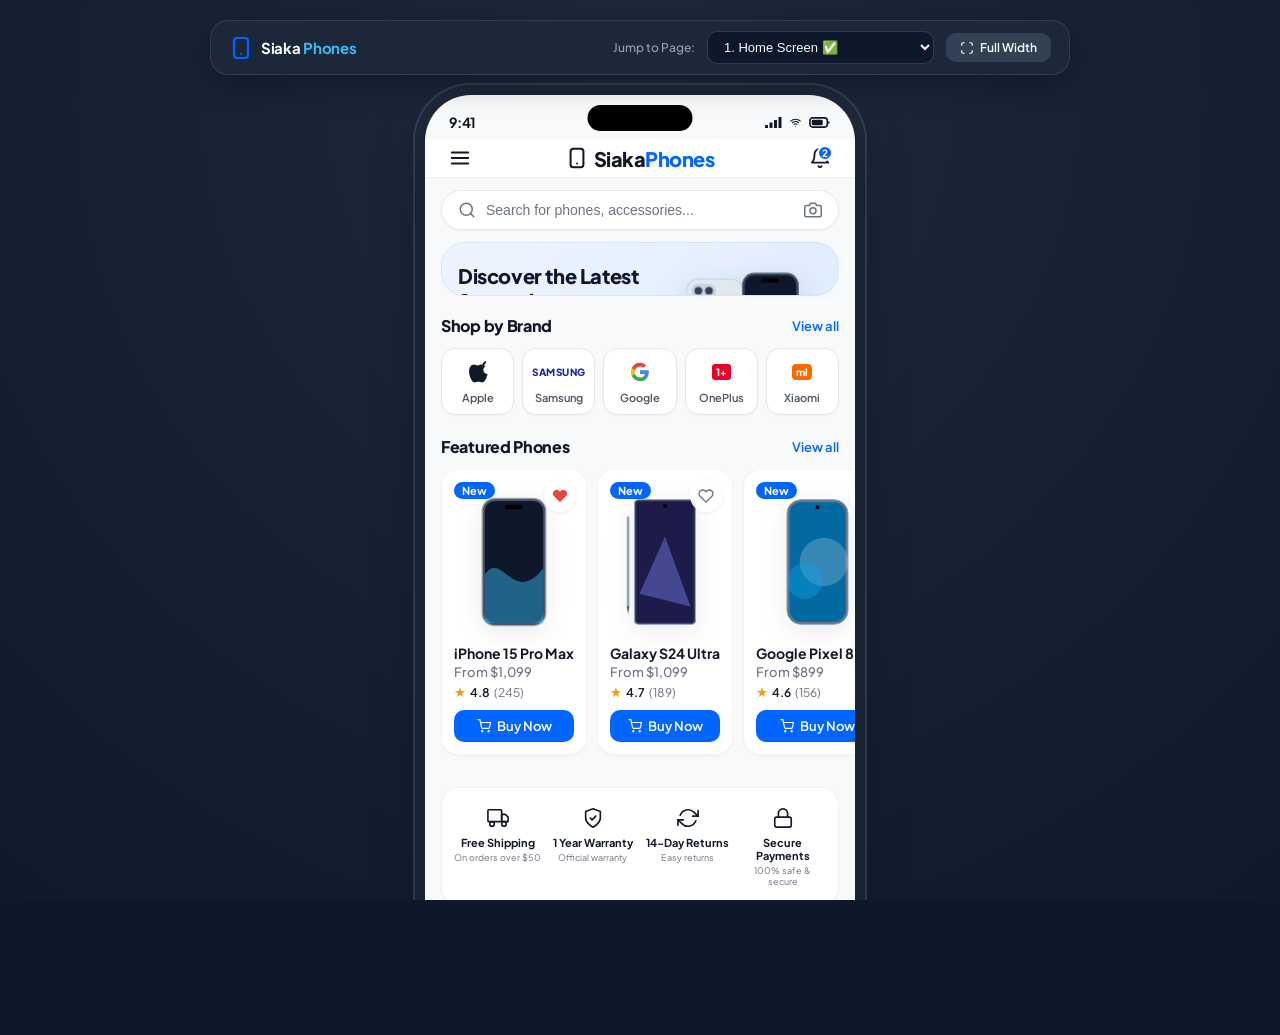
==== index.html @ 0c24976c "Initial commit: Siaka Phones 14-page mobile e-commerce application" ====
<!DOCTYPE html>
<html lang="en">
<head>
  <meta charset="UTF-8">
  <meta name="viewport" content="width=device-width, initial-scale=1.0, maximum-scale=1.0, user-scalable=no">
  <title>Siaka Phones - Premium Mobile Store</title>
  <meta name="description" content="Shop the latest flagship smartphones, iPhones, Galaxy, Pixel, and premium accessories at unbeatable prices with official warranty at Siaka Phones.">
  
  <!-- Google Fonts: Plus Jakarta Sans & Inter -->
  <link rel="preconnect" href="https://fonts.googleapis.com">
  <link rel="preconnect" href="https://fonts.gstatic.com" crossorigin>
  <link href="https://fonts.googleapis.com/css2?family=Plus+Jakarta+Sans:wght@400;500;600;700;800&family=Inter:wght@400;500;600;700&display=swap" rel="stylesheet">
  
  <!-- CSS Stylesheets -->
  <link rel="stylesheet" href="css/style.css">
  <link rel="stylesheet" href="css/components.css">
  <link rel="stylesheet" href="css/pages.css">
</head>
<body>

  <!-- Presentation Wrapper for Interactive Preview & Device Mockup -->
  <div class="device-preview-wrapper" id="preview-wrapper">
    
    <!-- Top Showcase Controller Bar -->
    <div class="preview-control-bar">
      <div class="brand-badge">
        <span class="logo-phone-icon">
          <svg viewBox="0 0 24 24" fill="none" stroke="currentColor" stroke-width="2.2" stroke-linecap="round" stroke-linejoin="round"><rect x="5" y="2" width="14" height="20" rx="3" ry="3"/><line x1="12" y1="18" x2="12.01" y2="18"/></svg>
        </span>
        <div class="brand-name">Siaka <span>Phones</span></div>
      </div>
      
      <div class="preview-controls">
        <label for="page-jump-select" style="font-size:12px; color:#94A3B8; font-weight:500;">Jump to Page:</label>
        <select id="page-jump-select" class="page-jump-select">
          <option value="home">1. Home Screen ✅</option>
          <option value="product-details">2. Product Details ✅</option>
          <option value="cart">3. My Cart ✅</option>
          <option value="shipping">4. Checkout - Shipping ✅</option>
          <option value="payment">5. Checkout - Payment ✅</option>
          <option value="review-order">6. Checkout - Review Order ✅</option>
          <option value="order-confirmation">7. Order Confirmation ✅</option>
          <option value="order-tracking">8. Order Tracking</option>
          <option value="search">9. Search Page</option>
          <option value="categories">10. Categories</option>
          <option value="wishlist">11. Wishlist</option>
          <option value="profile">12. Profile</option>
          <option value="login">13. Login / Register</option>
          <option value="onboarding">14. Onboarding</option>
        </select>

        <button id="view-toggle-btn" class="view-toggle-btn" title="Toggle Full Width View">
          <svg width="14" height="14" viewBox="0 0 24 24" fill="none" stroke="currentColor" stroke-width="2"><path d="M8 3H5a2 2 0 0 0-2 2v3m18 0V5a2 2 0 0 0-2-2h-3m0 18h3a2 2 0 0 0 2-2v-3M3 16v3a2 2 0 0 0 2 2h3"/></svg>
          Full Width
        </button>
      </div>
    </div>

    <!-- Smartphone Mobile Mockup Frame -->
    <div class="smartphone-frame">
      
      <!-- iOS Status Bar & Dynamic Island -->
      <div class="ios-status-bar">
        <div class="status-time">9:41</div>
        <div class="dynamic-island"></div>
        <div class="status-icons">
          <!-- Cellular -->
          <svg width="17" height="11" viewBox="0 0 17 11" fill="currentColor">
            <rect x="0" y="8" width="3" height="3" rx="0.5"/>
            <rect x="4.5" y="5.5" width="3" height="5.5" rx="0.5"/>
            <rect x="9" y="3" width="3" height="8" rx="0.5"/>
            <rect x="13.5" y="0" width="3" height="11" rx="0.5"/>
          </svg>
          <!-- Wifi -->
          <svg width="15" height="11" viewBox="0 0 24 24" fill="none" stroke="currentColor" stroke-width="2.2" stroke-linecap="round" stroke-linejoin="round">
            <path d="M5 12.55a11 11 0 0 1 14.08 0"/>
            <path d="M1.42 9a16 16 0 0 1 21.16 0"/>
            <path d="M8.53 16.11a6 6 0 0 1 6.95 0"/>
            <line x1="12" y1="20" x2="12.01" y2="20"/>
          </svg>
          <!-- Battery -->
          <svg width="22" height="11" viewBox="0 0 24 12" fill="currentColor">
            <rect x="1" y="1" width="19" height="10" rx="3" fill="none" stroke="currentColor" stroke-width="1.8"/>
            <rect x="3" y="3" width="12" height="6" rx="1.5"/>
            <path d="M21 4.5v3a1.5 1.5 0 0 0 1.5-1.5v0a1.5 1.5 0 0 0-1.5-1.5z"/>
          </svg>
        </div>
      </div>

      <!-- App Viewport Container (Scrollable) -->
      <div class="app-viewport" id="app-viewport">
        
        <!-- =================================================================
             1. HOME SCREEN (Matches Image 1)
             ================================================================= -->
        <section id="page-home" class="screen-page active">
          <!-- App Header -->
          <header class="app-header">
            <button class="icon-btn" data-navigate="categories" aria-label="Menu">
              <svg viewBox="0 0 24 24" width="22" height="22" fill="none" stroke="currentColor" stroke-width="2" stroke-linecap="round" stroke-linejoin="round"><line x1="3" y1="12" x2="21" y2="12"/><line x1="3" y1="6" x2="21" y2="6"/><line x1="3" y1="18" x2="21" y2="18"/></svg>
            </button>
            <div class="header-brand-logo">
              <div class="brand-icon-box">
                <svg viewBox="0 0 24 24" width="22" height="22" fill="none" stroke="currentColor" stroke-width="2.2" stroke-linecap="round" stroke-linejoin="round"><rect x="5" y="2" width="14" height="20" rx="3" ry="3"/><line x1="12" y1="18" x2="12.01" y2="18"/></svg>
              </div>
              <div>Siaka<span class="logo-accent">Phones</span></div>
            </div>
            <button class="icon-btn" data-navigate="order-tracking" aria-label="Notifications">
              <svg viewBox="0 0 24 24" width="22" height="22" fill="none" stroke="currentColor" stroke-width="2" stroke-linecap="round" stroke-linejoin="round"><path d="M18 8A6 6 0 0 0 6 8c0 7-3 9-3 9h18s-3-2-3-9"/><path d="M13.73 21a2 2 0 0 1-3.46 0"/></svg>
              <span class="badge-dot">2</span>
            </button>
          </header>

          <!-- Search Bar -->
          <div class="home-search-bar" data-navigate="search">
            <svg viewBox="0 0 24 24" width="18" height="18" fill="none" stroke="currentColor" stroke-width="2" stroke-linecap="round" stroke-linejoin="round"><circle cx="11" cy="11" r="8"/><line x1="21" y1="21" x2="16.65" y2="16.65"/></svg>
            <input type="text" placeholder="Search for phones, accessories..." readonly>
            <svg viewBox="0 0 24 24" width="18" height="18" fill="none" stroke="currentColor" stroke-width="2" stroke-linecap="round" stroke-linejoin="round"><path d="M23 19a2 2 0 0 1-2 2H3a2 2 0 0 1-2-2V8a2 2 0 0 1 2-2h4l2-3h6l2 3h4a2 2 0 0 1 2 2z"/><circle cx="12" cy="13" r="4"/></svg>
          </div>

          <!-- Hero Banner / Carousel (Matches Image 1) -->
          <div class="hero-promo-card">
            <div class="hero-promo-content">
              <div class="hero-text-col">
                <h2>Discover the Latest Smartphones</h2>
                <p>Shop flagship devices at unbeatable prices.</p>
                <div class="hero-buttons-row">
                  <button class="hero-btn-primary" data-navigate="product-details">Shop Now</button>
                  <button class="hero-btn-secondary" data-navigate="categories">Explore Deals</button>
                </div>
              </div>
              <div class="hero-image-col">
                <!-- Dual Phone Graphic matching Image 1 -->
                <svg viewBox="0 0 260 220" width="100%" height="100%" fill="none">
                  <g transform="translate(10, 10)">
                    <rect x="20" y="10" width="95" height="190" rx="20" fill="#E2E8F0" stroke="#CBD5E1" stroke-width="2"/>
                    <rect x="28" y="18" width="42" height="42" rx="12" fill="#CBD5E1"/>
                    <circle cx="40" cy="30" r="7" fill="#334155" stroke="#94A3B8" stroke-width="2"/>
                    <circle cx="58" cy="30" r="7" fill="#334155" stroke="#94A3B8" stroke-width="2"/>
                    <circle cx="49" cy="48" r="7" fill="#334155" stroke="#94A3B8" stroke-width="2"/>
                    <path d="M68 95 c-1 2 -2 4 -3 6 c-2 3 -4 5 -6 5 c-2 0 -4 -1 -6 -1 c-2 0 -4 1 -6 1 c-2 0 -4 -2 -6 -5 c-3 -4 -4 -9 -4 -15 c0 -7 2 -12 6 -16 c3 -4 7 -6 12 -6 c3 0 5 1 7 2 c2 1 3 1 4 1 c1 0 3 -1 5 -1 c3 0 7 1 9 4 c-5 3 -7 7 -7 12 c0 4 1 7 4 9 z" fill="#94A3B8"/>
                  </g>
                  <g transform="translate(105, 0)">
                    <rect x="20" y="10" width="95" height="195" rx="20" fill="#334155" stroke="#64748B" stroke-width="2"/>
                    <rect x="24" y="14" width="87" height="187" rx="16" fill="#0F172A"/>
                    <rect x="52" y="19" width="30" height="7" rx="3.5" fill="#000000"/>
                    <path d="M24 120 C50 60, 70 170, 111 90 L111 201 L24 201 Z" fill="url(#heroGrad1)"/>
                  </g>
                  <defs>
                    <linearGradient id="heroGrad1" x1="0" y1="0" x2="1" y2="1">
                      <stop offset="0%" stop-color="#0284C7"/>
                      <stop offset="100%" stop-color="#38BDF8"/>
                    </linearGradient>
                  </defs>
                </svg>
              </div>
            </div>
            <!-- Carousel Pagination Dots -->
            <div class="hero-carousel-dots">
              <span class="dot active"></span>
              <span class="dot"></span>
              <span class="dot"></span>
            </div>
          </div>

          <!-- Shop by Brand (Matches Image 1) -->
          <div class="section-header-row">
            <h3>Shop by Brand</h3>
            <button data-navigate="categories">View all</button>
          </div>
          <div class="brand-strip-grid">
            <div class="brand-chip-card" data-navigate="search">
              <div class="brand-chip-icon">
                <svg viewBox="0 0 170 170" width="22" height="22" fill="currentColor"><path d="M150.37 130.25c-2.45 5.66-5.35 10.87-8.71 15.66-4.58 6.53-8.33 11.05-11.22 13.56-4.48 4.12-9.28 6.23-14.42 6.35-3.69 0-8.14-1.05-13.32-3.18-5.19-2.12-9.97-3.17-14.34-3.17-4.58 0-9.49 1.05-14.75 3.17-5.26 2.13-9.5 3.24-12.74 3.35-4.35.13-9.16-1.9-14.42-6.08-3.7-3.04-7.6-7.7-11.7-13.97-6.09-9.35-10.74-20.15-13.96-32.41-3.23-12.26-4.84-23.77-4.84-34.53 0-14.9 3.63-27.18 10.89-36.85 7.26-9.66 16.48-14.65 27.67-14.97 4.79 0 10.22 1.34 16.29 4.01 6.07 2.68 9.99 4.07 11.75 4.19 1.55-.12 5.58-1.57 12.1-4.35 6.52-2.78 12.15-4.01 16.89-3.69 12.63.87 22.75 5.76 30.36 14.66-10.89 6.64-16.22 15.67-15.98 27.09.24 8.92 3.64 16.38 10.2 22.38 6.56 6 14.38 9.4 23.47 10.21-2.07 6.32-4.57 12.63-7.51 18.94zM119.22 31.85c0-7.29 2.59-14.28 7.77-20.97C132.17 4.19 138.83.6 146.97 0c.22 1.09.33 2.07.33 2.94 0 7.39-2.77 14.6-8.31 21.64-5.54 7.03-12.44 10.96-20.7 10.79.11-1.19.93-3.52-.93-3.52z"/></svg>
              </div>
              <span class="brand-chip-label">Apple</span>
            </div>
            <div class="brand-chip-card" data-navigate="search">
              <div class="brand-chip-icon">
                <div style="font-weight:900; font-size:10px; letter-spacing:0.5px; color:#1428A0;">SAMSUNG</div>
              </div>
              <span class="brand-chip-label">Samsung</span>
            </div>
            <div class="brand-chip-card" data-navigate="search">
              <div class="brand-chip-icon">
                <svg viewBox="0 0 24 24" width="20" height="20"><path fill="#4285F4" d="M22.56 12.25c0-.78-.07-1.53-.2-2.25H12v4.26h5.92c-.26 1.37-1.04 2.53-2.21 3.31v2.77h3.57c2.08-1.92 3.28-4.74 3.28-8.09z"/><path fill="#34A853" d="M12 23c2.97 0 5.46-.98 7.28-2.66l-3.57-2.77c-.98.66-2.23 1.06-3.71 1.06-2.86 0-5.29-1.93-6.16-4.53H2.18v2.84C3.99 20.53 7.7 23 12 23z"/><path fill="#FBBC05" d="M5.84 14.09c-.22-.66-.35-1.36-.35-2.09s.13-1.43.35-2.09V7.06H2.18C1.43 8.55 1 10.22 1 12s.43 3.45 1.18 4.94l2.85-2.22.81-.63z"/><path fill="#EA4335" d="M12 5.38c1.62 0 3.06.56 4.21 1.64l3.15-3.15C17.45 2.09 14.97 1 12 1 7.7 1 3.99 3.47 2.18 7.06l3.66 2.84c.87-2.6 3.3-4.52 6.16-4.52z"/></svg>
              </div>
              <span class="brand-chip-label">Google</span>
            </div>
            <div class="brand-chip-card" data-navigate="search">
              <div class="brand-chip-icon">
                <div style="background:#EB0029; color:#FFF; font-weight:800; font-size:10px; padding:2px 4px; border-radius:3px;">1+</div>
              </div>
              <span class="brand-chip-label">OnePlus</span>
            </div>
            <div class="brand-chip-card" data-navigate="search">
              <div class="brand-chip-icon">
                <div style="background:#FF6900; color:#FFF; font-weight:800; font-size:10px; padding:2px 4px; border-radius:4px;">mi</div>
              </div>
              <span class="brand-chip-label">Xiaomi</span>
            </div>
          </div>

          <!-- Featured Phones (Matches Image 1) -->
          <div class="section-header-row">
            <h3>Featured Phones</h3>
            <button data-navigate="categories">View all</button>
          </div>
          <div class="featured-phones-grid">
            
            <!-- Card 1: iPhone 15 Pro Max -->
            <div class="product-card" data-navigate="product-details">
              <span class="product-card-badge">New</span>
              <button class="product-card-wishlist active" aria-label="Wishlist">
                <svg viewBox="0 0 24 24" width="16" height="16" fill="currentColor"><path d="M20.84 4.61a5.5 5.5 0 0 0-7.78 0L12 5.67l-1.06-1.06a5.5 5.5 0 0 0-7.78 7.78l1.06 1.06L12 21.23l7.78-7.78 1.06-1.06a5.5 5.5 0 0 0 0-7.78z"/></svg>
              </button>
              <div class="product-image-box">
                <!-- iPhone SVG -->
                <svg viewBox="0 0 160 220" width="100%" height="100%" fill="none">
                  <rect x="30" y="10" width="100" height="200" rx="20" fill="#4B5563" stroke="#9CA3AF" stroke-width="2"/>
                  <rect x="34" y="14" width="92" height="192" rx="16" fill="#0F172A"/>
                  <rect x="66" y="20" width="28" height="7" rx="3.5" fill="#000000"/>
                  <path d="M34 130 C60 90, 80 180, 126 120 L126 206 L34 206 Z" fill="rgba(56, 189, 248, 0.45)"/>
                </svg>
              </div>
              <div class="product-info-title">iPhone 15 Pro Max</div>
              <div class="product-info-price">From $1,099</div>
              <div class="product-info-rating">
                <span class="star-icon">★</span> 4.8 <span class="reviews-count">(245)</span>
              </div>
              <button class="product-buy-btn" data-navigate="product-details">
                <svg viewBox="0 0 24 24" width="14" height="14" fill="none" stroke="currentColor" stroke-width="2"><circle cx="9" cy="21" r="1"/><circle cx="20" cy="21" r="1"/><path d="M1 1h4l2.68 13.39a2 2 0 0 0 2 1.61h9.72a2 2 0 0 0 2-1.61L23 6H6"/></svg>
                Buy Now
              </button>
            </div>

            <!-- Card 2: Galaxy S24 Ultra -->
            <div class="product-card" data-navigate="product-details">
              <span class="product-card-badge">New</span>
              <button class="product-card-wishlist" aria-label="Wishlist">
                <svg viewBox="0 0 24 24" width="16" height="16" fill="none" stroke="currentColor" stroke-width="2"><path d="M20.84 4.61a5.5 5.5 0 0 0-7.78 0L12 5.67l-1.06-1.06a5.5 5.5 0 0 0-7.78 7.78l1.06 1.06L12 21.23l7.78-7.78 1.06-1.06a5.5 5.5 0 0 0 0-7.78z"/></svg>
              </button>
              <div class="product-image-box">
                <!-- Galaxy S24 Ultra with S-Pen SVG -->
                <svg viewBox="0 0 160 220" width="100%" height="100%" fill="none">
                  <rect x="32" y="12" width="96" height="196" rx="6" fill="#334155" stroke="#94A3B8" stroke-width="1.5"/>
                  <rect x="35" y="15" width="90" height="190" rx="4" fill="#1E1B4B"/>
                  <circle cx="80" cy="22" r="3" fill="#000000"/>
                  <polygon points="40,160 80,70 120,180" fill="rgba(129, 140, 248, 0.4)"/>
                  <line x1="22" y1="40" x2="22" y2="180" stroke="#94A3B8" stroke-width="4" stroke-linecap="round"/>
                  <polygon points="20,180 24,180 22,192" fill="#475569"/>
                </svg>
              </div>
              <div class="product-info-title">Galaxy S24 Ultra</div>
              <div class="product-info-price">From $1,099</div>
              <div class="product-info-rating">
                <span class="star-icon">★</span> 4.7 <span class="reviews-count">(189)</span>
              </div>
              <button class="product-buy-btn" data-navigate="product-details">
                <svg viewBox="0 0 24 24" width="14" height="14" fill="none" stroke="currentColor" stroke-width="2"><circle cx="9" cy="21" r="1"/><circle cx="20" cy="21" r="1"/><path d="M1 1h4l2.68 13.39a2 2 0 0 0 2 1.61h9.72a2 2 0 0 0 2-1.61L23 6H6"/></svg>
                Buy Now
              </button>
            </div>

            <!-- Card 3: Google Pixel 8 Pro -->
            <div class="product-card" data-navigate="product-details">
              <span class="product-card-badge">New</span>
              <button class="product-card-wishlist" aria-label="Wishlist">
                <svg viewBox="0 0 24 24" width="16" height="16" fill="none" stroke="currentColor" stroke-width="2"><path d="M20.84 4.61a5.5 5.5 0 0 0-7.78 0L12 5.67l-1.06-1.06a5.5 5.5 0 0 0-7.78 7.78l1.06 1.06L12 21.23l7.78-7.78 1.06-1.06a5.5 5.5 0 0 0 0-7.78z"/></svg>
              </button>
              <div class="product-image-box">
                <!-- Pixel 8 Pro SVG -->
                <svg viewBox="0 0 160 220" width="100%" height="100%" fill="none">
                  <rect x="32" y="12" width="96" height="196" rx="22" fill="#64748B" stroke="#94A3B8" stroke-width="1.5"/>
                  <rect x="36" y="16" width="88" height="188" rx="18" fill="#0369A1"/>
                  <circle cx="80" cy="24" r="3" fill="#000000"/>
                  <circle cx="90" cy="110" r="38" fill="rgba(255,255,255,0.2)"/>
                  <circle cx="60" cy="140" r="28" fill="rgba(14, 165, 233, 0.4)"/>
                </svg>
              </div>
              <div class="product-info-title">Google Pixel 8 Pro</div>
              <div class="product-info-price">From $899</div>
              <div class="product-info-rating">
                <span class="star-icon">★</span> 4.6 <span class="reviews-count">(156)</span>
              </div>
              <button class="product-buy-btn" data-navigate="product-details">
                <svg viewBox="0 0 24 24" width="14" height="14" fill="none" stroke="currentColor" stroke-width="2"><circle cx="9" cy="21" r="1"/><circle cx="20" cy="21" r="1"/><path d="M1 1h4l2.68 13.39a2 2 0 0 0 2 1.61h9.72a2 2 0 0 0 2-1.61L23 6H6"/></svg>
                Buy Now
              </button>
            </div>

          </div>

          <!-- Value Propositions Banner (Matches Image 1) -->
          <div style="padding: 0 16px;">
            <div class="value-props-banner">
              <div class="value-prop-item">
                <div class="value-prop-icon">
                  <svg viewBox="0 0 24 24" width="22" height="22" fill="none" stroke="currentColor" stroke-width="1.8" stroke-linecap="round" stroke-linejoin="round"><rect x="1" y="3" width="15" height="13" rx="1"/><polygon points="16 8 20 8 23 11 23 16 16 16 16 8"/><circle cx="5.5" cy="18.5" r="2.5"/><circle cx="18.5" cy="18.5" r="2.5"/></svg>
                </div>
                <div class="value-prop-title">Free Shipping</div>
                <div class="value-prop-desc">On orders over $50</div>
              </div>
              <div class="value-prop-item">
                <div class="value-prop-icon">
                  <svg viewBox="0 0 24 24" width="22" height="22" fill="none" stroke="currentColor" stroke-width="1.8" stroke-linecap="round" stroke-linejoin="round"><path d="M12 22s8-4 8-10V5l-8-3-8 3v7c0 6 8 10 8 10z"/><polyline points="9 12 11 14 15 10"/></svg>
                </div>
                <div class="value-prop-title">1 Year Warranty</div>
                <div class="value-prop-desc">Official warranty</div>
              </div>
              <div class="value-prop-item">
                <div class="value-prop-icon">
                  <svg viewBox="0 0 24 24" width="22" height="22" fill="none" stroke="currentColor" stroke-width="1.8" stroke-linecap="round" stroke-linejoin="round"><polyline points="23 4 23 10 17 10"/><polyline points="1 20 1 14 7 14"/><path d="M3.51 9a9 9 0 0 1 14.85-3.36L23 10M1 14l4.64 4.36A9 9 0 0 0 20.49 15"/></svg>
                </div>
                <div class="value-prop-title">14-Day Returns</div>
                <div class="value-prop-desc">Easy returns</div>
              </div>
              <div class="value-prop-item">
                <div class="value-prop-icon">
                  <svg viewBox="0 0 24 24" width="22" height="22" fill="none" stroke="currentColor" stroke-width="1.8" stroke-linecap="round" stroke-linejoin="round"><rect x="3" y="11" width="18" height="11" rx="2" ry="2"/><path d="M7 11V7a5 5 0 0 1 10 0v4"/></svg>
                </div>
                <div class="value-prop-title">Secure Payments</div>
                <div class="value-prop-desc">100% safe & secure</div>
              </div>
            </div>
          </div>

        </section>

        <!-- =================================================================
             2. PRODUCT DETAILS SCREEN (Matches Image 2)
             ================================================================= -->
        <section id="page-product-details" class="screen-page">
          <!-- Top Header -->
          <header class="app-header header-transparent">
            <button class="icon-btn" data-navigate="home" aria-label="Back">
              <svg viewBox="0 0 24 24" width="22" height="22" fill="none" stroke="currentColor" stroke-width="2" stroke-linecap="round" stroke-linejoin="round"><line x1="19" y1="12" x2="5" y2="12"/><polyline points="12 19 5 12 12 5"/></svg>
            </button>
            <div class="header-actions">
              <button class="icon-btn" aria-label="Share">
                <svg viewBox="0 0 24 24" width="22" height="22" fill="none" stroke="currentColor" stroke-width="2" stroke-linecap="round" stroke-linejoin="round"><path d="M4 12v8a2 2 0 0 0 2 2h12a2 2 0 0 0 2-2v-8"/><polyline points="16 6 12 2 8 6"/><line x1="12" y1="2" x2="12" y2="15"/></svg>
              </button>
              <button class="icon-btn icon-btn-wishlist active" aria-label="Wishlist">
                <svg viewBox="0 0 24 24" width="22" height="22" fill="none" stroke="currentColor" stroke-width="2" stroke-linecap="round" stroke-linejoin="round"><path d="M20.84 4.61a5.5 5.5 0 0 0-7.78 0L12 5.67l-1.06-1.06a5.5 5.5 0 0 0-7.78 7.78l1.06 1.06L12 21.23l7.78-7.78 1.06-1.06a5.5 5.5 0 0 0 0-7.78z"/></svg>
              </button>
            </div>
          </header>

          <div class="product-details-container">
            <!-- Product Gallery Section with Thumbnail Strip -->
            <div class="product-gallery-section">
              <div class="thumbnail-strip">
                <div class="thumb-item active">
                  <svg viewBox="0 0 60 70" width="100%" height="100%" fill="none">
                    <rect x="10" y="5" width="40" height="60" rx="6" fill="#D1D5DB"/>
                    <circle cx="20" cy="15" r="3" fill="#374151"/>
                  </svg>
                </div>
                <div class="thumb-item">
                  <svg viewBox="0 0 60 70" width="100%" height="100%" fill="none">
                    <rect x="25" y="5" width="10" height="60" rx="2" fill="#9CA3AF"/>
                  </svg>
                </div>
                <div class="thumb-item">
                  <svg viewBox="0 0 60 70" width="100%" height="100%" fill="none">
                    <rect x="10" y="5" width="40" height="40" rx="8" fill="#E5E7EB"/>
                    <circle cx="20" cy="15" r="4" fill="#374151"/>
                    <circle cx="35" cy="15" r="4" fill="#374151"/>
                    <circle cx="28" cy="28" r="4" fill="#374151"/>
                  </svg>
                </div>
                <div class="thumb-item">
                  <svg viewBox="0 0 60 70" width="100%" height="100%" fill="none">
                    <rect x="15" y="5" width="30" height="60" rx="4" fill="#F3F4F6"/>
                  </svg>
                </div>
                <div class="thumb-item thumb-more">+2</div>
              </div>

              <!-- Main Hero Product Render -->
              <div class="main-product-image-box">
                <svg viewBox="0 0 260 250" width="100%" height="100%" fill="none">
                  <!-- Titanium Back -->
                  <g transform="translate(10, 15)">
                    <rect x="20" y="10" width="100" height="210" rx="22" fill="#E2E8F0" stroke="#CBD5E1" stroke-width="2"/>
                    <rect x="28" y="18" width="44" height="44" rx="12" fill="#CBD5E1"/>
                    <circle cx="42" cy="30" r="8" fill="#334155" stroke="#94A3B8" stroke-width="2"/>
                    <circle cx="60" cy="30" r="8" fill="#334155" stroke="#94A3B8" stroke-width="2"/>
                    <circle cx="51" cy="50" r="8" fill="#334155" stroke="#94A3B8" stroke-width="2"/>
                    <path d="M72 105 c-1 2 -2 4 -3 6 c-2 3 -4 5 -6 5 c-2 0 -4 -1 -6 -1 c-2 0 -4 1 -6 1 c-2 0 -4 -2 -6 -5 c-3 -4 -4 -9 -4 -15 c0 -7 2 -12 6 -16 c3 -4 7 -6 12 -6 c3 0 5 1 7 2 c2 1 3 1 4 1 c1 0 3 -1 5 -1 c3 0 7 1 9 4 c-5 3 -7 7 -7 12 c0 4 1 7 4 9 z" fill="#94A3B8"/>
                  </g>
                  <!-- Titanium Natural Display -->
                  <g transform="translate(115, 5)">
                    <rect x="15" y="10" width="105" height="220" rx="22" fill="#D6D3CD" stroke="#A8A29E" stroke-width="2"/>
                    <rect x="19" y="14" width="97" height="212" rx="18" fill="#1C1917"/>
                    <rect x="52" y="20" width="32" height="8" rx="4" fill="#000000"/>
                    <path d="M19 140 C55 70, 75 190, 116 100 L116 226 L19 226 Z" fill="#78716C"/>
                    <path d="M19 180 C60 120, 85 210, 116 150 L116 226 L19 226 Z" fill="#A8A29E" fill-opacity="0.6"/>
                  </g>
                </svg>
              </div>
            </div>

            <!-- Product Title & Rating -->
            <div class="details-title-row">
              <h1>iPhone 15 Pro Max</h1>
            </div>
            <div class="details-rating-row">
              <span style="color:var(--warning);">★</span>
              <span>4.8</span>
              <a href="#" style="text-decoration:none;">(245 Reviews)</a>
            </div>

            <!-- Price -->
            <div class="details-price-row">
              <span class="details-price-tag">$1,099</span>
              <span class="details-price-subtext">Inclusive of all taxes</span>
            </div>

            <!-- Storage Selector -->
            <div class="option-selector-group">
              <div class="option-selector-label">Storage</div>
              <div class="storage-options-grid">
                <button class="storage-pill-btn active">128GB</button>
                <button class="storage-pill-btn">256GB</button>
                <button class="storage-pill-btn">512GB</button>
                <button class="storage-pill-btn">1TB</button>
              </div>
            </div>

            <!-- Color Selector -->
            <div class="option-selector-group">
              <div class="option-selector-label">Color: <span id="selected-color-label" style="font-weight:500; color:var(--text-secondary);">Natural Titanium</span></div>
              <div class="color-swatches-row">
                <div class="color-swatch-item active" data-color-name="Natural Titanium">
                  <div class="color-circle-fill" style="background:#B8B5AF;"></div>
                </div>
                <div class="color-swatch-item" data-color-name="Black Titanium">
                  <div class="color-circle-fill" style="background:#3B3C3E;"></div>
                </div>
                <div class="color-swatch-item" data-color-name="White Titanium">
                  <div class="color-circle-fill" style="background:#E3E4E5;"></div>
                </div>
                <div class="color-swatch-item" data-color-name="Blue Titanium">
                  <div class="color-circle-fill" style="background:#2F3B4B;"></div>
                </div>
              </div>
            </div>

            <!-- Action Buttons (Add to Cart & Buy Now) -->
            <div class="details-action-buttons">
              <button class="btn-primary" data-navigate="cart">
                <svg viewBox="0 0 24 24" width="18" height="18" fill="none" stroke="currentColor" stroke-width="2"><circle cx="9" cy="21" r="1"/><circle cx="20" cy="21" r="1"/><path d="M1 1h4l2.68 13.39a2 2 0 0 0 2 1.61h9.72a2 2 0 0 0 2-1.61L23 6H6"/></svg>
                Add to Cart
              </button>
              <button class="btn-secondary" data-navigate="shipping">
                Buy Now
              </button>
            </div>

            <!-- Delivery ETA Box (Matches Image 2) -->
            <div class="delivery-eta-box">
              <svg viewBox="0 0 24 24" width="20" height="20" fill="none" stroke="currentColor" stroke-width="1.8"><rect x="1" y="3" width="15" height="13" rx="1"/><polygon points="16 8 20 8 23 11 23 16 16 16 16 8"/><circle cx="5.5" cy="18.5" r="2.5"/><circle cx="18.5" cy="18.5" r="2.5"/></svg>
              <div>Order within <strong style="color:var(--success);">2h 15m</strong> for delivery by <br><strong style="color:var(--success);">May 27, 2025</strong></div>
            </div>

            <!-- Value Props Row -->
            <div class="value-props-banner" style="margin: 10px 0 16px; grid-template-columns: repeat(3, 1fr);">
              <div class="value-prop-item">
                <div class="value-prop-icon">
                  <svg viewBox="0 0 24 24" width="20" height="20" fill="none" stroke="currentColor" stroke-width="1.8"><rect x="1" y="3" width="15" height="13" rx="1"/><polygon points="16 8 20 8 23 11 23 16 16 16 16 8"/><circle cx="5.5" cy="18.5" r="2.5"/><circle cx="18.5" cy="18.5" r="2.5"/></svg>
                </div>
                <div class="value-prop-title">Free Shipping</div>
                <div class="value-prop-desc">On orders over $50</div>
              </div>
              <div class="value-prop-item">
                <div class="value-prop-icon">
                  <svg viewBox="0 0 24 24" width="20" height="20" fill="none" stroke="currentColor" stroke-width="1.8"><path d="M12 22s8-4 8-10V5l-8-3-8 3v7c0 6 8 10 8 10z"/><polyline points="9 12 11 14 15 10"/></svg>
                </div>
                <div class="value-prop-title">1 Year Warranty</div>
                <div class="value-prop-desc">Official warranty</div>
              </div>
              <div class="value-prop-item">
                <div class="value-prop-icon">
                  <svg viewBox="0 0 24 24" width="20" height="20" fill="none" stroke="currentColor" stroke-width="1.8"><polyline points="23 4 23 10 17 10"/><polyline points="1 20 1 14 7 14"/><path d="M3.51 9a9 9 0 0 1 14.85-3.36L23 10M1 14l4.64 4.36A9 9 0 0 0 20.49 15"/></svg>
                </div>
                <div class="value-prop-title">14-Day Returns</div>
                <div class="value-prop-desc">Easy returns</div>
              </div>
            </div>

            <!-- Product Highlights (Matches Image 2) -->
            <div class="product-highlights-box">
              <h3>Product Highlights</h3>
              <div class="highlight-item">
                <div class="highlight-icon">
                  <svg viewBox="0 0 24 24" width="18" height="18" fill="none" stroke="currentColor" stroke-width="1.8"><rect x="2" y="3" width="20" height="14" rx="2"/><line x1="8" y1="21" x2="16" y2="21"/><line x1="12" y1="17" x2="12" y2="21"/></svg>
                </div>
                <span>6.7-inch Super Retina XDR display with ProMotion</span>
              </div>
              <div class="highlight-item">
                <div class="highlight-icon">
                  <svg viewBox="0 0 24 24" width="18" height="18" fill="none" stroke="currentColor" stroke-width="1.8"><rect x="4" y="4" width="16" height="16" rx="2"/><rect x="9" y="9" width="6" height="6"/><line x1="9" y1="1" x2="9" y2="4"/><line x1="15" y1="1" x2="15" y2="4"/><line x1="9" y1="20" x2="9" y2="23"/><line x1="15" y1="20" x2="15" y2="23"/></svg>
                </div>
                <span>A17 Pro chip with 6-core GPU</span>
              </div>
              <div class="highlight-item">
                <div class="highlight-icon">
                  <svg viewBox="0 0 24 24" width="18" height="18" fill="none" stroke="currentColor" stroke-width="1.8"><path d="M23 19a2 2 0 0 1-2 2H3a2 2 0 0 1-2-2V8a2 2 0 0 1 2-2h4l2-3h6l2 3h4a2 2 0 0 1 2 2z"/><circle cx="12" cy="13" r="4"/></svg>
                </div>
                <span>Pro camera system with 48MP Main | 12MP Ultra Wide | 12MP Telephoto</span>
              </div>
              <div class="highlight-item">
                <div class="highlight-icon">
                  <svg viewBox="0 0 24 24" width="18" height="18" fill="none" stroke="currentColor" stroke-width="1.8"><rect x="1" y="6" width="18" height="12" rx="2"/><line x1="23" y1="11" x2="23" y2="13"/></svg>
                </div>
                <span>Up to 29 hours video playback</span>
              </div>
              <div class="highlight-item">
                <div class="highlight-icon">
                  <svg viewBox="0 0 24 24" width="18" height="18" fill="none" stroke="currentColor" stroke-width="1.8"><line x1="2" y1="20" x2="2" y2="20"/><line x1="7" y1="20" x2="7" y2="16"/><line x1="12" y1="20" x2="12" y2="12"/><line x1="17" y1="20" x2="17" y2="8"/><line x1="22" y1="20" x2="22" y2="4"/></svg>
                </div>
                <span>5G Connectivity</span>
              </div>
            </div>

          </div>
        </section>

        <!-- =================================================================
             3. CART SCREEN (Matches Image 3)
             ================================================================= -->
        <section id="page-cart" class="screen-page">
          <!-- Header -->
          <header class="app-header">
            <button class="icon-btn" data-navigate="home" aria-label="Back">
              <svg viewBox="0 0 24 24" width="22" height="22" fill="none" stroke="currentColor" stroke-width="2"><line x1="19" y1="12" x2="5" y2="12"/><polyline points="12 19 5 12 12 5"/></svg>
            </button>
            <div class="header-title-center">My Cart <span style="font-weight:500; font-size:15px; color:var(--text-muted);">(3 Items)</span></div>
            <button style="background:transparent; color:var(--primary); font-size:14px; font-weight:600;">Edit</button>
          </header>

          <div class="cart-screen">
            <!-- Free Shipping Progress Bar (Matches Image 3) -->
            <div class="free-shipping-bar">
              <div class="free-shipping-text-row">
                <svg viewBox="0 0 24 24" width="18" height="18" fill="none" stroke="currentColor" stroke-width="1.8"><rect x="1" y="3" width="15" height="13" rx="1"/><polygon points="16 8 20 8 23 11 23 16 16 16 16 8"/><circle cx="5.5" cy="18.5" r="2.5"/><circle cx="18.5" cy="18.5" r="2.5"/></svg>
                <span>You are $13 away from free shipping!</span>
              </div>
              <div class="progress-track-row">
                <div class="progress-track">
                  <div class="progress-fill"></div>
                </div>
                <div class="progress-amount-left">$13 left</div>
              </div>
            </div>

            <!-- Cart Items List (3 Items Matching Image 3) -->
            <div class="cart-items-list">
              
              <!-- Item 1: iPhone 15 Pro Max -->
              <div class="cart-item-card">
                <div class="cart-item-thumb">
                  <svg viewBox="0 0 100 120" width="100%" height="100%" fill="none">
                    <rect x="20" y="10" width="60" height="100" rx="12" fill="#4B5563" stroke="#9CA3AF" stroke-width="1.5"/>
                    <rect x="23" y="13" width="54" height="94" rx="10" fill="#0F172A"/>
                    <rect x="42" y="17" width="16" height="4" rx="2" fill="#000000"/>
                    <path d="M23 70 C40 40, 50 90, 77 60 L77 107 L23 107 Z" fill="rgba(56, 189, 248, 0.4)"/>
                  </svg>
                </div>
                <div class="cart-item-details">
                  <div class="cart-item-header">
                    <h4>iPhone 15 Pro Max</h4>
                    <button class="icon-btn" style="width:28px; height:28px; color:var(--text-muted);" aria-label="Delete">
                      <svg viewBox="0 0 24 24" width="16" height="16" fill="none" stroke="currentColor" stroke-width="1.8"><polyline points="3 6 5 6 21 6"/><path d="M19 6v14a2 2 0 0 1-2 2H7a2 2 0 0 1-2-2V6m3 0V4a2 2 0 0 1 2-2h4a2 2 0 0 1 2 2v2"/></svg>
                    </button>
                  </div>
                  <div class="cart-item-spec">128GB, Natural Titanium</div>
                  <div class="cart-item-price-row">
                    <div class="cart-item-price">$1,099</div>
                    <div class="qty-stepper">
                      <button class="qty-stepper-btn">−</button>
                      <span class="qty-value">1</span>
                      <button class="qty-stepper-btn">+</button>
                    </div>
                  </div>
                </div>
              </div>

              <!-- Item 2: Galaxy Buds2 Pro -->
              <div class="cart-item-card">
                <div class="cart-item-thumb">
                  <svg viewBox="0 0 100 100" width="100%" height="100%" fill="none">
                    <rect x="16" y="20" width="68" height="60" rx="16" fill="#1E293B" stroke="#475569" stroke-width="1.5"/>
                    <rect x="20" y="24" width="60" height="52" rx="12" fill="#0F172A"/>
                    <ellipse cx="36" cy="50" rx="11" ry="13" fill="#334155"/>
                    <ellipse cx="64" cy="50" rx="11" ry="13" fill="#334155"/>
                    <circle cx="36" cy="46" r="3" fill="#0284C7"/>
                    <circle cx="64" cy="46" r="3" fill="#0284C7"/>
                  </svg>
                </div>
                <div class="cart-item-details">
                  <div class="cart-item-header">
                    <h4>Galaxy Buds2 Pro</h4>
                    <button class="icon-btn" style="width:28px; height:28px; color:var(--text-muted);" aria-label="Delete">
                      <svg viewBox="0 0 24 24" width="16" height="16" fill="none" stroke="currentColor" stroke-width="1.8"><polyline points="3 6 5 6 21 6"/><path d="M19 6v14a2 2 0 0 1-2 2H7a2 2 0 0 1-2-2V6m3 0V4a2 2 0 0 1 2-2h4a2 2 0 0 1 2 2v2"/></svg>
                    </button>
                  </div>
                  <div class="cart-item-spec">Graphite</div>
                  <div class="cart-item-price-row">
                    <div class="cart-item-price">$149</div>
                    <div class="qty-stepper">
                      <button class="qty-stepper-btn">−</button>
                      <span class="qty-value">1</span>
                      <button class="qty-stepper-btn">+</button>
                    </div>
                  </div>
                </div>
              </div>

              <!-- Item 3: Spigen Ultra Hybrid Case -->
              <div class="cart-item-card">
                <div class="cart-item-thumb">
                  <svg viewBox="0 0 100 100" width="100%" height="100%" fill="none">
                    <rect x="22" y="10" width="56" height="80" rx="14" fill="rgba(241, 245, 249, 0.8)" stroke="#CBD5E1" stroke-width="1.5"/>
                    <rect x="26" y="14" width="48" height="72" rx="10" fill="#E2E8F0"/>
                    <rect x="30" y="18" width="20" height="20" rx="6" fill="#CBD5E1"/>
                    <circle cx="36" cy="24" r="3" fill="#64748B"/>
                    <circle cx="44" cy="24" r="3" fill="#64748B"/>
                  </svg>
                </div>
                <div class="cart-item-details">
                  <div class="cart-item-header">
                    <h4>Spigen Ultra Hybrid Case</h4>
                    <button class="icon-btn" style="width:28px; height:28px; color:var(--text-muted);" aria-label="Delete">
                      <svg viewBox="0 0 24 24" width="16" height="16" fill="none" stroke="currentColor" stroke-width="1.8"><polyline points="3 6 5 6 21 6"/><path d="M19 6v14a2 2 0 0 1-2 2H7a2 2 0 0 1-2-2V6m3 0V4a2 2 0 0 1 2-2h4a2 2 0 0 1 2 2v2"/></svg>
                    </button>
                  </div>
                  <div class="cart-item-spec">iPhone 15 Pro Max, Clear</div>
                  <div class="cart-item-price-row">
                    <div class="cart-item-price">$39</div>
                    <div class="qty-stepper">
                      <button class="qty-stepper-btn">−</button>
                      <span class="qty-value">1</span>
                      <button class="qty-stepper-btn">+</button>
                    </div>
                  </div>
                </div>
              </div>

            </div>

            <!-- Price Breakdown Summary Box (Matches Image 3) -->
            <div class="price-breakdown-box">
              <div class="price-row">
                <span>Subtotal</span>
                <span>$1,287</span>
              </div>
              <div class="price-row">
                <span>Shipping</span>
                <span class="free-tag">FREE</span>
              </div>
              <div class="price-row">
                <span style="display:flex; align-items:center; gap:4px;">
                  Estimated Tax
                  <svg viewBox="0 0 24 24" width="14" height="14" fill="none" stroke="currentColor" stroke-width="2"><circle cx="12" cy="12" r="10"/><line x1="12" y1="16" x2="12" y2="12"/><line x1="12" y1="8" x2="12.01" y2="8"/></svg>
                </span>
                <span>$103</span>
              </div>
              <div class="price-row total-row">
                <span>Total</span>
                <span class="total-amount-highlight">$1,390</span>
              </div>
            </div>

            <!-- Proceed to Checkout Button -->
            <div style="margin-top: 20px;">
              <button class="btn-primary" data-navigate="shipping">
                Proceed to Checkout
                <svg viewBox="0 0 24 24" width="18" height="18" fill="none" stroke="currentColor" stroke-width="2"><line x1="5" y1="12" x2="19" y2="12"/><polyline points="12 5 19 12 12 19"/></svg>
              </button>
            </div>

          </div>
        </section>

        <!-- =================================================================
             4. CHECKOUT - SHIPPING SCREEN (Matches Image 4)
             ================================================================= -->
        <section id="page-shipping" class="screen-page">
          <!-- Header -->
          <header class="app-header">
            <button class="icon-btn" data-navigate="cart" aria-label="Back">
              <svg viewBox="0 0 24 24" width="22" height="22" fill="none" stroke="currentColor" stroke-width="2"><line x1="19" y1="12" x2="5" y2="12"/><polyline points="12 19 5 12 12 5"/></svg>
            </button>
            <div class="header-title-center">Checkout</div>
            <div style="width:38px;"></div>
          </header>

          <!-- Stepper Step 1 Active (Matches Image 4) -->
          <div class="checkout-stepper">
            <div class="stepper-step active">
              <div class="step-circle">1</div>
              <div class="step-label">Shipping</div>
            </div>
            <div class="stepper-line"></div>
            <div class="stepper-step">
              <div class="step-circle">2</div>
              <div class="step-label">Payment</div>
            </div>
            <div class="stepper-line"></div>
            <div class="stepper-step">
              <div class="step-circle">3</div>
              <div class="step-label">Review</div>
            </div>
          </div>

          <div class="checkout-screen">
            <!-- Shipping Address Section -->
            <div class="checkout-section-title">
              <span>Shipping Address</span>
              <a href="#">Change</a>
            </div>

            <div class="selection-group">
              <!-- Address 1 (Selected) -->
              <div class="selection-card selected">
                <div class="custom-radio"></div>
                <div class="address-details-box">
                  <div class="address-header-row">
                    <span class="address-name">John Doe</span>
                    <span class="badge-tag">Default</span>
                  </div>
                  <div class="address-text">123 Tech Street, Silicon Valley<br>San Francisco, CA 94107, USA</div>
                  <div class="address-phone">+1 (555) 123-4567</div>
                </div>
              </div>

              <!-- Address 2 -->
              <div class="selection-card">
                <div class="custom-radio"></div>
                <div class="address-details-box">
                  <div class="address-header-row">
                    <span class="address-name">John Doe</span>
                  </div>
                  <div class="address-text">456 Innovation Drive, Apt 12B<br>New York, NY 10001, USA</div>
                  <div class="address-phone">+1 (555) 987-6543</div>
                </div>
              </div>
            </div>

            <!-- Add New Address Button -->
            <button class="add-address-btn">
              <svg viewBox="0 0 24 24" width="16" height="16" fill="none" stroke="currentColor" stroke-width="2"><line x1="12" y1="5" x2="12" y2="19"/><line x1="5" y1="12" x2="19" y2="12"/></svg>
              Add New Address
            </button>

            <!-- Shipping Method Section -->
            <div class="checkout-section-title">
              <span>Shipping Method</span>
            </div>

            <div class="selection-group">
              <!-- Method 1: Standard (Selected) -->
              <div class="selection-card selected">
                <div class="custom-radio"></div>
                <div class="shipping-method-row">
                  <span class="shipping-method-title">Standard Shipping <span style="font-weight:400; color:var(--text-muted);">(3–5 days)</span></span>
                  <span class="shipping-method-price free-tag">FREE</span>
                </div>
              </div>

              <!-- Method 2: Expedited -->
              <div class="selection-card">
                <div class="custom-radio"></div>
                <div class="shipping-method-row">
                  <span class="shipping-method-title">Expedited Shipping <span style="font-weight:400; color:var(--text-muted);">(2–3 days)</span></span>
                  <span class="shipping-method-price" style="color:var(--text-main);">$9.99</span>
                </div>
              </div>

              <!-- Method 3: Overnight -->
              <div class="selection-card">
                <div class="custom-radio"></div>
                <div class="shipping-method-row">
                  <span class="shipping-method-title">Overnight Shipping <span style="font-weight:400; color:var(--text-muted);">(1 day)</span></span>
                  <span class="shipping-method-price" style="color:var(--text-main);">$19.99</span>
                </div>
              </div>
            </div>

            <!-- Order Summary Mini Card -->
            <div class="checkout-section-title">
              <span>Order Summary</span>
            </div>
            <div class="mini-order-item">
              <div class="mini-order-item-img">
                <svg viewBox="0 0 80 80" width="100%" height="100%" fill="none">
                  <rect x="20" y="8" width="40" height="64" rx="8" fill="#4B5563"/>
                  <rect x="22" y="10" width="36" height="60" rx="6" fill="#0F172A"/>
                </svg>
              </div>
              <div class="mini-order-item-info">
                <h5>iPhone 15 Pro Max</h5>
                <p>128GB, Natural Titanium</p>
              </div>
              <div class="mini-order-item-qty">x1</div>
              <div class="mini-order-item-price">$1,099</div>
            </div>

            <!-- Price Breakdown Summary -->
            <div class="price-breakdown-box">
              <div class="price-row">
                <span>Subtotal</span>
                <span>$1,287</span>
              </div>
              <div class="price-row">
                <span>Shipping</span>
                <span class="free-tag">FREE</span>
              </div>
              <div class="price-row">
                <span style="display:flex; align-items:center; gap:4px;">
                  Estimated Tax
                  <svg viewBox="0 0 24 24" width="14" height="14" fill="none" stroke="currentColor" stroke-width="2"><circle cx="12" cy="12" r="10"/><line x1="12" y1="16" x2="12" y2="12"/><line x1="12" y1="8" x2="12.01" y2="8"/></svg>
                </span>
                <span>$103</span>
              </div>
              <div class="price-row total-row">
                <span>Total</span>
                <span class="total-amount-highlight">$1,390</span>
              </div>
            </div>

            <!-- Continue to Payment Button -->
            <div style="margin-top: 20px;">
              <button class="btn-primary" data-navigate="payment">
                Continue to Payment
                <svg viewBox="0 0 24 24" width="18" height="18" fill="none" stroke="currentColor" stroke-width="2"><line x1="5" y1="12" x2="19" y2="12"/><polyline points="12 5 19 12 12 19"/></svg>
              </button>
            </div>

          </div>
        </section>

        <!-- =================================================================
             5. CHECKOUT - PAYMENT SCREEN (Matches Image 5)
             ================================================================= -->
        <section id="page-payment" class="screen-page">
          <!-- Header -->
          <header class="app-header">
            <button class="icon-btn" data-navigate="shipping" aria-label="Back">
              <svg viewBox="0 0 24 24" width="22" height="22" fill="none" stroke="currentColor" stroke-width="2"><line x1="19" y1="12" x2="5" y2="12"/><polyline points="12 19 5 12 12 5"/></svg>
            </button>
            <div class="header-title-center">Checkout</div>
            <div style="width:38px;"></div>
          </header>

          <!-- Stepper Step 2 Active (Matches Image 5) -->
          <div class="checkout-stepper">
            <div class="stepper-step completed">
              <div class="step-circle">✓</div>
              <div class="step-label">Shipping</div>
            </div>
            <div class="stepper-line completed"></div>
            <div class="stepper-step active">
              <div class="step-circle">2</div>
              <div class="step-label">Payment</div>
            </div>
            <div class="stepper-line"></div>
            <div class="stepper-step">
              <div class="step-circle">3</div>
              <div class="step-label">Review</div>
            </div>
          </div>

          <div class="checkout-screen">
            <!-- Payment Methods List -->
            <div class="checkout-section-title">
              <span>Payment Method</span>
            </div>

            <div class="payment-accordion-group">
              
              <!-- Option 1: Credit / Debit Card (Selected & Expanded) -->
              <div class="payment-accordion-card selected">
                <div class="payment-header">
                  <div class="custom-radio"></div>
                  <div class="payment-brand-badge" style="color:#1E3A8A; font-style:italic;">VISA</div>
                  <div class="payment-title-box">
                    <h5>Credit / Debit Card</h5>
                    <p>Pay securely using your card</p>
                  </div>
                  <div class="payment-chevron">
                    <svg viewBox="0 0 24 24" width="18" height="18" fill="none" stroke="currentColor" stroke-width="2"><polyline points="18 15 12 9 6 15"/></svg>
                  </div>
                </div>

                <!-- Expanded Card Form (Matches Image 5) -->
                <div class="payment-body-form" style="display:block;">
                  <div class="form-group">
                    <label class="form-label">Card Number</label>
                    <div class="input-with-icon" style="background:#FFFFFF;">
                      <svg viewBox="0 0 24 24" width="18" height="18" fill="none" stroke="currentColor" stroke-width="2"><rect x="1" y="4" width="22" height="16" rx="2"/><line x1="1" y1="10" x2="23" y2="10"/></svg>
                      <input type="text" value="1234 5678 9012 3456">
                      <span class="card-brand-logo-inline">VISA</span>
                    </div>
                  </div>

                  <div class="payment-form-row-2">
                    <div class="form-group">
                      <label class="form-label">Expiry Date</label>
                      <div class="input-with-icon" style="background:#FFFFFF;">
                        <input type="text" placeholder="MM / YY" value="08 / 28">
                      </div>
                    </div>
                    <div class="form-group">
                      <label class="form-label">CVV</label>
                      <div class="input-with-icon" style="background:#FFFFFF;">
                        <input type="password" value="123">
                        <svg viewBox="0 0 24 24" width="16" height="16" fill="none" stroke="currentColor" stroke-width="2"><circle cx="12" cy="12" r="10"/><line x1="12" y1="16" x2="12" y2="12"/><line x1="12" y1="8" x2="12.01" y2="8"/></svg>
                      </div>
                    </div>
                  </div>

                  <div class="form-group">
                    <label class="form-label">Name on Card</label>
                    <div class="input-with-icon" style="background:#FFFFFF;">
                      <input type="text" value="John Doe">
                    </div>
                  </div>

                  <label class="remember-checkbox" style="font-size:12px; margin-top:10px;">
                    <input type="checkbox" checked style="accent-color:var(--primary); width:16px; height:16px;">
                    <span>Save this card for faster checkout</span>
                  </label>
                </div>
              </div>

              <!-- Option 2: Mastercard -->
              <div class="payment-accordion-card">
                <div class="payment-header">
                  <div class="custom-radio"></div>
                  <div class="payment-brand-badge">
                    <svg viewBox="0 0 24 24" width="22" height="22">
                      <circle cx="9" cy="12" r="6" fill="#EB001B" opacity="0.8"/>
                      <circle cx="15" cy="12" r="6" fill="#F79E1B" opacity="0.8"/>
                    </svg>
                  </div>
                  <div class="payment-title-box">
                    <h5>Mastercard</h5>
                    <p>Pay securely using your card</p>
                  </div>
                  <div class="payment-chevron">
                    <svg viewBox="0 0 24 24" width="18" height="18" fill="none" stroke="currentColor" stroke-width="2"><polyline points="6 9 12 15 18 9"/></svg>
                  </div>
                </div>
              </div>

              <!-- Option 3: PayPal -->
              <div class="payment-accordion-card">
                <div class="payment-header">
                  <div class="custom-radio"></div>
                  <div class="payment-brand-badge" style="color:#003087; font-weight:900;">P</div>
                  <div class="payment-title-box">
                    <h5>PayPal</h5>
                    <p>Pay with your PayPal account</p>
                  </div>
                  <div class="payment-chevron">
                    <svg viewBox="0 0 24 24" width="18" height="18" fill="none" stroke="currentColor" stroke-width="2"><polyline points="6 9 12 15 18 9"/></svg>
                  </div>
                </div>
              </div>

              <!-- Option 4: Apple Pay -->
              <div class="payment-accordion-card">
                <div class="payment-header">
                  <div class="custom-radio"></div>
                  <div class="payment-brand-badge" style="color:#000000; font-weight:800;">Pay</div>
                  <div class="payment-title-box">
                    <h5>Apple Pay</h5>
                    <p>Pay using Apple Pay</p>
                  </div>
                  <div class="payment-chevron">
                    <svg viewBox="0 0 24 24" width="18" height="18" fill="none" stroke="currentColor" stroke-width="2"><polyline points="6 9 12 15 18 9"/></svg>
                  </div>
                </div>
              </div>

              <!-- Option 5: Google Pay -->
              <div class="payment-accordion-card">
                <div class="payment-header">
                  <div class="custom-radio"></div>
                  <div class="payment-brand-badge">
                    <svg viewBox="0 0 24 24" width="18" height="18"><path fill="#4285F4" d="M22.56 12.25c0-.78-.07-1.53-.2-2.25H12v4.26h5.92c-.26 1.37-1.04 2.53-2.21 3.31v2.77h3.57c2.08-1.92 3.28-4.74 3.28-8.09z"/><path fill="#34A853" d="M12 23c2.97 0 5.46-.98 7.28-2.66l-3.57-2.77c-.98.66-2.23 1.06-3.71 1.06-2.86 0-5.29-1.93-6.16-4.53H2.18v2.84C3.99 20.53 7.7 23 12 23z"/><path fill="#FBBC05" d="M5.84 14.09c-.22-.66-.35-1.36-.35-2.09s.13-1.43.35-2.09V7.06H2.18C1.43 8.55 1 10.22 1 12s.43 3.45 1.18 4.94l2.85-2.22.81-.63z"/><path fill="#EA4335" d="M12 5.38c1.62 0 3.06.56 4.21 1.64l3.15-3.15C17.45 2.09 14.97 1 12 1 7.7 1 3.99 3.47 2.18 7.06l3.66 2.84c.87-2.6 3.3-4.52 6.16-4.52z"/></svg>
                  </div>
                  <div class="payment-title-box">
                    <h5>Google Pay</h5>
                    <p>Pay using Google Pay</p>
                  </div>
                  <div class="payment-chevron">
                    <svg viewBox="0 0 24 24" width="18" height="18" fill="none" stroke="currentColor" stroke-width="2"><polyline points="6 9 12 15 18 9"/></svg>
                  </div>
                </div>
              </div>

            </div>

            <!-- Price Details (Matches Image 5) -->
            <div class="price-breakdown-box">
              <div style="font-weight:700; font-size:14px; margin-bottom:12px;">Price Details</div>
              <div class="price-row">
                <span>Subtotal</span>
                <span>$1,287</span>
              </div>
              <div class="price-row">
                <span>Shipping</span>
                <span class="free-tag">FREE</span>
              </div>
              <div class="price-row">
                <span style="display:flex; align-items:center; gap:4px;">
                  Estimated Tax
                  <svg viewBox="0 0 24 24" width="14" height="14" fill="none" stroke="currentColor" stroke-width="2"><circle cx="12" cy="12" r="10"/><line x1="12" y1="16" x2="12" y2="12"/><line x1="12" y1="8" x2="12.01" y2="8"/></svg>
                </span>
                <span>$103</span>
              </div>
              <div class="price-row total-row">
                <span>Total</span>
                <span class="total-amount-highlight">$1,390</span>
              </div>
            </div>

            <!-- Continue to Review Button -->
            <div style="margin-top: 20px;">
              <button class="btn-primary" data-navigate="review-order">
                Continue to Review
                <svg viewBox="0 0 24 24" width="18" height="18" fill="none" stroke="currentColor" stroke-width="2"><line x1="5" y1="12" x2="19" y2="12"/><polyline points="12 5 19 12 12 19"/></svg>
              </button>
            </div>

          </div>
        </section>

        <!-- =================================================================
             6. CHECKOUT - REVIEW ORDER SCREEN (Matches Step 3)
             ================================================================= -->
        <section id="page-review-order" class="screen-page">
          <!-- Header -->
          <header class="app-header">
            <button class="icon-btn" data-navigate="payment" aria-label="Back">
              <svg viewBox="0 0 24 24" width="22" height="22" fill="none" stroke="currentColor" stroke-width="2"><line x1="19" y1="12" x2="5" y2="12"/><polyline points="12 19 5 12 12 5"/></svg>
            </button>
            <div class="header-title-center">Checkout</div>
            <div style="width:38px;"></div>
          </header>

          <!-- Stepper Step 3 Active -->
          <div class="checkout-stepper">
            <div class="stepper-step completed">
              <div class="step-circle">✓</div>
              <div class="step-label">Shipping</div>
            </div>
            <div class="stepper-line completed"></div>
            <div class="stepper-step completed">
              <div class="step-circle">✓</div>
              <div class="step-label">Payment</div>
            </div>
            <div class="stepper-line completed"></div>
            <div class="stepper-step active">
              <div class="step-circle">3</div>
              <div class="step-label">Review</div>
            </div>
          </div>

          <div class="checkout-screen">
            <!-- Review Section 1: Shipping Address -->
            <div class="checkout-section-title">
              <span>Delivery Summary</span>
            </div>
            <div class="review-summary-card">
              <div class="review-card-header">
                <h5>Shipping Address</h5>
                <a href="#" data-navigate="shipping">Edit</a>
              </div>
              <div style="font-size:13px; font-weight:600; color:var(--text-main);">John Doe (+1 555-123-4567)</div>
              <div style="font-size:12px; color:var(--text-secondary); margin-top:2px;">123 Tech Street, Silicon Valley, San Francisco, CA 94107</div>
            </div>

            <!-- Review Section 2: Payment Method -->
            <div class="review-summary-card">
              <div class="review-card-header">
                <h5>Payment Method</h5>
                <a href="#" data-navigate="payment">Edit</a>
              </div>
              <div style="display:flex; align-items:center; gap:8px;">
                <span class="card-brand-logo-inline">VISA</span>
                <span style="font-size:13px; font-weight:600;">•••• •••• •••• 3456</span>
              </div>
              <div style="font-size:12px; color:var(--text-muted); margin-top:2px;">Expires 08/28</div>
            </div>

            <!-- Review Section 3: Shipping Method -->
            <div class="review-summary-card">
              <div class="review-card-header">
                <h5>Shipping Speed</h5>
                <a href="#" data-navigate="shipping">Edit</a>
              </div>
              <div style="font-size:13px; font-weight:600; color:var(--text-main);">Standard Shipping (3–5 days)</div>
              <div style="font-size:12px; color:var(--success); font-weight:600; margin-top:2px;">FREE Delivery by May 27, 2025</div>
            </div>

            <!-- Promo Code Field -->
            <div class="promo-code-box">
              <input type="text" class="promo-input" placeholder="Enter Promo Code (e.g. SIAKA10)" value="SIAKA10">
              <button class="btn-primary btn-sm" style="width:auto; padding:0 18px;">Apply</button>
            </div>

            <!-- Price Breakdown Summary -->
            <div class="price-breakdown-box">
              <div class="price-row">
                <span>Subtotal</span>
                <span>$1,287</span>
              </div>
              <div class="price-row">
                <span>Discount (SIAKA10)</span>
                <span style="color:var(--success); font-weight:600;">-$0.00</span>
              </div>
              <div class="price-row">
                <span>Shipping</span>
                <span class="free-tag">FREE</span>
              </div>
              <div class="price-row">
                <span>Estimated Tax</span>
                <span>$103</span>
              </div>
              <div class="price-row total-row">
                <span>Total</span>
                <span class="total-amount-highlight">$1,390</span>
              </div>
            </div>

            <!-- Place Order Button -->
            <div style="margin-top: 20px;">
              <button class="btn-primary" data-navigate="order-confirmation">
                Place Order ($1,390)
                <svg viewBox="0 0 24 24" width="18" height="18" fill="none" stroke="currentColor" stroke-width="2"><polyline points="20 6 9 17 4 12"/></svg>
              </button>
            </div>
          </div>
        </section>

        <!-- =================================================================
             7. ORDER CONFIRMATION SCREEN (Matches ✅)
             ================================================================= -->
        <section id="page-order-confirmation" class="screen-page no-bottom-nav">
          <div class="confirmation-screen">
            <!-- Animated Success Circle -->
            <div class="success-check-circle">
              <svg viewBox="0 0 24 24" width="40" height="40" fill="none" stroke="currentColor" stroke-width="3"><polyline points="20 6 9 17 4 12"/></svg>
            </div>

            <h1>Order Placed Successfully! 🎉</h1>
            <p>Thank you for shopping at <strong>Siaka Phones</strong>. We've sent your order confirmation receipt to <strong>john.doe@example.com</strong>.</p>

            <!-- Order Receipt Card -->
            <div class="order-receipt-card">
              <div class="receipt-row">
                <span>Order Number:</span>
                <span style="color:var(--primary); font-weight:700;">#SP-89421</span>
              </div>
              <div class="receipt-row">
                <span>Order Date:</span>
                <span>August 30, 2026</span>
              </div>
              <div class="receipt-row">
                <span>Estimated Delivery:</span>
                <span style="color:var(--success);">May 27, 2025</span>
              </div>
              <div class="receipt-row">
                <span>Payment Method:</span>
                <span>Visa (•••• 3456)</span>
              </div>
              <div class="receipt-row" style="border-top:1px solid var(--border-color); padding-top:8px; margin-top:8px;">
                <span>Total Amount Paid:</span>
                <span style="font-size:15px; color:var(--primary); font-weight:800;">$1,390.00</span>
              </div>
            </div>

            <!-- Action Buttons -->
            <div style="width:100%; display:flex; flex-direction:column; gap:12px;">
              <button class="btn-primary" data-navigate="order-tracking">
                <svg viewBox="0 0 24 24" width="18" height="18" fill="none" stroke="currentColor" stroke-width="1.8"><rect x="1" y="3" width="15" height="13" rx="1"/><polygon points="16 8 20 8 23 11 23 16 16 16 16 8"/><circle cx="5.5" cy="18.5" r="2.5"/><circle cx="18.5" cy="18.5" r="2.5"/></svg>
                Track Your Order
              </button>
              <button class="btn-secondary" data-navigate="home">
                Continue Shopping
              </button>
            </div>
          </div>
        </section>

        <!-- =================================================================
             8. ORDER TRACKING SCREEN
             ================================================================= -->
        <section id="page-order-tracking" class="screen-page">
          <!-- Header -->
          <header class="app-header">
            <button class="icon-btn" data-navigate="home" aria-label="Back">
              <svg viewBox="0 0 24 24" width="22" height="22" fill="none" stroke="currentColor" stroke-width="2"><line x1="19" y1="12" x2="5" y2="12"/><polyline points="12 19 5 12 12 5"/></svg>
            </button>
            <div class="header-title-center">Track Order</div>
            <button class="icon-btn" data-navigate="profile" aria-label="Help">
              <svg viewBox="0 0 24 24" width="20" height="20" fill="none" stroke="currentColor" stroke-width="2"><circle cx="12" cy="12" r="10"/><path d="M9.09 9a3 3 0 0 1 5.83 1c0 2-3 3-3 3"/><line x1="12" y1="17" x2="12.01" y2="17"/></svg>
            </button>
          </header>

          <div class="tracking-screen">
            <!-- Status Banner -->
            <div class="tracking-status-banner">
              <div style="font-size:11px; text-transform:uppercase; letter-spacing:0.5px; opacity:0.9;">Order #SP-89421</div>
              <h3>Out for Delivery 🚚</h3>
              <p>Estimated arrival: <strong>Today by 4:30 PM</strong></p>
              <div style="font-size:11px; margin-top:8px; opacity:0.85;">Carrier: FedEx Express (Tracking #FDX-88392014)</div>
            </div>

            <!-- Courier Driver Card -->
            <div class="courier-card">
              <div class="courier-info">
                <div class="courier-avatar">MR</div>
                <div>
                  <div style="font-size:13px; font-weight:700;">Michael R.</div>
                  <div style="font-size:11px; color:var(--text-muted);">Siaka Verified Courier</div>
                </div>
              </div>
              <div style="display:flex; gap:8px;">
                <button class="icon-btn icon-btn-pill" aria-label="Call">
                  <svg viewBox="0 0 24 24" width="18" height="18" fill="none" stroke="currentColor" stroke-width="2"><path d="M22 16.92v3a2 2 0 0 1-2.18 2 19.79 19.79 0 0 1-8.63-3.07 19.5 19.5 0 0 1-6-6 19.79 19.79 0 0 1-3.07-8.67A2 2 0 0 1 4.11 2h3a2 2 0 0 1 2 1.72 12.84 12.84 0 0 0 .7 2.81 2 2 0 0 1-.45 2.11L8.09 9.91a16 16 0 0 0 6 6l1.27-1.27a2 2 0 0 1 2.11-.45 12.84 12.84 0 0 0 2.81.7A2 2 0 0 1 22 16.92z"/></svg>
                </button>
                <button class="icon-btn icon-btn-pill" aria-label="Message">
                  <svg viewBox="0 0 24 24" width="18" height="18" fill="none" stroke="currentColor" stroke-width="2"><path d="M21 15a2 2 0 0 1-2 2H7l-4 4V5a2 2 0 0 1 2-2h14a2 2 0 0 1 2 2z"/></svg>
                </button>
              </div>
            </div>

            <!-- 5-Step Interactive Timeline -->
            <div class="tracking-timeline-box">
              <div class="timeline-step completed">
                <div class="timeline-indicator">✓</div>
                <div class="timeline-content">
                  <h5>Order Placed</h5>
                  <p>May 24, 2025 • 10:30 AM</p>
                </div>
              </div>

              <div class="timeline-step completed">
                <div class="timeline-indicator">✓</div>
                <div class="timeline-content">
                  <h5>Order Confirmed & Payment Verified</h5>
                  <p>May 24, 2025 • 11:15 AM</p>
                </div>
              </div>

              <div class="timeline-step completed">
                <div class="timeline-indicator">✓</div>
                <div class="timeline-content">
                  <h5>Shipped from Warehouse</h5>
                  <p>May 25, 2025 • 08:45 AM • San Francisco Hub</p>
                </div>
              </div>

              <div class="timeline-step current">
                <div class="timeline-indicator">🚚</div>
                <div class="timeline-content">
                  <h5>Out for Delivery</h5>
                  <p>Today • 09:15 AM • Driver is 4 stops away</p>
                </div>
              </div>

              <div class="timeline-step">
                <div class="timeline-indicator">📦</div>
                <div class="timeline-content">
                  <h5>Delivered</h5>
                  <p>Expected Today by 04:30 PM</p>
                </div>
              </div>
            </div>

            <!-- Back to Shopping Button -->
            <button class="btn-outline" data-navigate="home">
              Back to Home
            </button>
          </div>
        </section>

        <!-- =================================================================
             9. SEARCH PAGE
             ================================================================= -->
        <section id="page-search" class="screen-page">
          <!-- Search Header Bar -->
          <div class="search-header-bar">
            <button class="icon-btn" data-navigate="home" aria-label="Back">
              <svg viewBox="0 0 24 24" width="20" height="20" fill="none" stroke="currentColor" stroke-width="2"><line x1="19" y1="12" x2="5" y2="12"/><polyline points="12 19 5 12 12 5"/></svg>
            </button>
            <div class="search-input-box">
              <svg viewBox="0 0 24 24" width="18" height="18" fill="none" stroke="currentColor" stroke-width="2"><circle cx="11" cy="11" r="8"/><line x1="21" y1="21" x2="16.65" y2="16.65"/></svg>
              <input type="text" placeholder="Search iPhones, Samsung, Pixel..." value="iPhone 15">
              <button style="background:transparent; color:var(--text-muted);">✕</button>
            </div>
            <button class="icon-btn icon-btn-pill" aria-label="Filter">
              <svg viewBox="0 0 24 24" width="18" height="18" fill="none" stroke="currentColor" stroke-width="2"><polygon points="22 3 2 3 10 12.46 10 19 14 21 14 12.46 22 3"/></svg>
            </button>
          </div>

          <!-- Quick Filter Chips -->
          <div class="search-chips-row">
            <button class="search-chip active">All Results (18)</button>
            <button class="search-chip">Apple</button>
            <button class="search-chip">Samsung</button>
            <button class="search-chip">Google</button>
            <button class="search-chip">Cases</button>
            <button class="search-chip">Audio</button>
          </div>

          <!-- Search Results Grid -->
          <div class="featured-phones-grid" style="margin-top:10px;">
            <div class="product-card" data-navigate="product-details">
              <span class="product-card-badge">New</span>
              <div class="product-image-box">
                <svg viewBox="0 0 160 220" width="100%" height="100%" fill="none">
                  <rect x="30" y="10" width="100" height="200" rx="20" fill="#4B5563" stroke="#9CA3AF" stroke-width="2"/>
                  <rect x="34" y="14" width="92" height="192" rx="16" fill="#0F172A"/>
                  <rect x="66" y="20" width="28" height="7" rx="3.5" fill="#000000"/>
                  <path d="M34 130 C60 90, 80 180, 126 120 L126 206 L34 206 Z" fill="rgba(56, 189, 248, 0.45)"/>
                </svg>
              </div>
              <div class="product-info-title">iPhone 15 Pro Max</div>
              <div class="product-info-price">From $1,099</div>
              <div class="product-info-rating"><span class="star-icon">★</span> 4.8 (245)</div>
              <button class="product-buy-btn" data-navigate="product-details">Buy Now</button>
            </div>

            <div class="product-card" data-navigate="product-details">
              <span class="product-card-badge" style="background:#4B5563;">Popular</span>
              <div class="product-image-box">
                <svg viewBox="0 0 160 220" width="100%" height="100%" fill="none">
                  <rect x="32" y="12" width="96" height="196" rx="18" fill="#1E293B" stroke="#475569" stroke-width="1.5"/>
                  <rect x="36" y="16" width="88" height="188" rx="14" fill="#0284C7"/>
                </svg>
              </div>
              <div class="product-info-title">iPhone 15 Plus</div>
              <div class="product-info-price">From $899</div>
              <div class="product-info-rating"><span class="star-icon">★</span> 4.7 (142)</div>
              <button class="product-buy-btn" data-navigate="product-details">Buy Now</button>
            </div>

            <div class="product-card" data-navigate="product-details">
              <div class="product-image-box">
                <svg viewBox="0 0 100 100" width="100%" height="100%" fill="none">
                  <rect x="22" y="10" width="56" height="80" rx="14" fill="rgba(241, 245, 249, 0.8)" stroke="#CBD5E1" stroke-width="1.5"/>
                  <rect x="26" y="14" width="48" height="72" rx="10" fill="#E2E8F0"/>
                </svg>
              </div>
              <div class="product-info-title">Spigen Clear Case</div>
              <div class="product-info-price">$39</div>
              <div class="product-info-rating"><span class="star-icon">★</span> 4.9 (531)</div>
              <button class="product-buy-btn" data-navigate="cart">Add to Cart</button>
            </div>
          </div>
        </section>

        <!-- =================================================================
             10. CATEGORIES PAGE
             ================================================================= -->
        <section id="page-categories" class="screen-page">
          <!-- Header -->
          <header class="app-header">
            <button class="icon-btn" data-navigate="home" aria-label="Back">
              <svg viewBox="0 0 24 24" width="22" height="22" fill="none" stroke="currentColor" stroke-width="2"><line x1="19" y1="12" x2="5" y2="12"/><polyline points="12 19 5 12 12 5"/></svg>
            </button>
            <div class="header-title-center">Categories</div>
            <button class="icon-btn" data-navigate="search" aria-label="Search">
              <svg viewBox="0 0 24 24" width="20" height="20" fill="none" stroke="currentColor" stroke-width="2"><circle cx="11" cy="11" r="8"/><line x1="21" y1="21" x2="16.65" y2="16.65"/></svg>
            </button>
          </header>

          <div class="categories-screen">
            <!-- Banner -->
            <div class="category-banner">
              <div>
                <h3>Explore All Categories</h3>
                <p>Over 250+ certified devices & accessories</p>
              </div>
              <div style="font-size:32px;">📱</div>
            </div>

            <!-- Categories Grid -->
            <div class="categories-grid">
              <div class="category-card" data-navigate="search">
                <div class="category-card-icon">
                  <svg viewBox="0 0 24 24" width="22" height="22" fill="none" stroke="currentColor" stroke-width="2"><rect x="5" y="2" width="14" height="20" rx="3"/><line x1="12" y1="18" x2="12.01" y2="18"/></svg>
                </div>
                <div class="category-card-info">
                  <h4>Flagship Phones</h4>
                  <span>64 Models</span>
                </div>
              </div>

              <div class="category-card" data-navigate="search">
                <div class="category-card-icon">
                  <svg viewBox="0 0 24 24" width="22" height="22" fill="none" stroke="currentColor" stroke-width="2"><rect x="2" y="3" width="20" height="14" rx="2"/><line x1="12" y1="3" x2="12" y2="17"/></svg>
                </div>
                <div class="category-card-info">
                  <h4>Foldables & Flip</h4>
                  <span>18 Models</span>
                </div>
              </div>

              <div class="category-card" data-navigate="search">
                <div class="category-card-icon">
                  <svg viewBox="0 0 24 24" width="22" height="22" fill="none" stroke="currentColor" stroke-width="2"><path d="M3 18v-6a9 9 0 0 1 18 0v6"/><path d="M21 19a2 2 0 0 1-2 2h-1a2 2 0 0 1-2-2v-3a2 2 0 0 1 2-2h3zM3 19a2 2 0 0 0 2 2h1a2 2 0 0 0 2-2v-3a2 2 0 0 0-2-2H3z"/></svg>
                </div>
                <div class="category-card-info">
                  <h4>Wireless Audio</h4>
                  <span>42 Models</span>
                </div>
              </div>

              <div class="category-card" data-navigate="search">
                <div class="category-card-icon">
                  <svg viewBox="0 0 24 24" width="22" height="22" fill="none" stroke="currentColor" stroke-width="2"><path d="M12 22s8-4 8-10V5l-8-3-8 3v7c0 6 8 10 8 10z"/></svg>
                </div>
                <div class="category-card-info">
                  <h4>Cases & Covers</h4>
                  <span>120+ Items</span>
                </div>
              </div>

              <div class="category-card" data-navigate="search">
                <div class="category-card-icon">
                  <svg viewBox="0 0 24 24" width="22" height="22" fill="none" stroke="currentColor" stroke-width="2"><polygon points="13 2 3 14 12 14 11 22 21 10 12 10 13 2"/></svg>
                </div>
                <div class="category-card-info">
                  <h4>Fast Chargers</h4>
                  <span>56 Items</span>
                </div>
              </div>

              <div class="category-card" data-navigate="search">
                <div class="category-card-icon">
                  <svg viewBox="0 0 24 24" width="22" height="22" fill="none" stroke="currentColor" stroke-width="2"><circle cx="12" cy="12" r="7"/><polyline points="12 9 12 12 13.5 13.5"/><path d="M16.51 17.35l-.35 3.83a2 2 0 0 1-2 1.82H9.83a2 2 0 0 1-2-1.82l-.35-3.83m.01-10.7l.35-3.83A2 2 0 0 1 9.83 1h4.35a2 2 0 0 1 2 1.82l.35 3.83"/></svg>
                </div>
                <div class="category-card-info">
                  <h4>Smartwatches</h4>
                  <span>34 Models</span>
                </div>
              </div>
            </div>
          </div>
        </section>

        <!-- =================================================================
             11. WISHLIST PAGE
             ================================================================= -->
        <section id="page-wishlist" class="screen-page">
          <!-- Header -->
          <header class="app-header">
            <button class="icon-btn" data-navigate="home" aria-label="Back">
              <svg viewBox="0 0 24 24" width="22" height="22" fill="none" stroke="currentColor" stroke-width="2"><line x1="19" y1="12" x2="5" y2="12"/><polyline points="12 19 5 12 12 5"/></svg>
            </button>
            <div class="header-title-center">My Wishlist <span style="font-weight:500; font-size:15px; color:var(--text-muted);">(3)</span></div>
            <button style="background:transparent; color:var(--primary); font-size:14px; font-weight:600;">Clear</button>
          </header>

          <div class="wishlist-screen">
            <!-- Wishlist Card 1 -->
            <div class="wishlist-item-card">
              <div class="wishlist-img">
                <svg viewBox="0 0 100 120" width="100%" height="100%" fill="none">
                  <rect x="20" y="10" width="60" height="100" rx="12" fill="#4B5563"/>
                  <rect x="23" y="13" width="54" height="94" rx="10" fill="#0F172A"/>
                </svg>
              </div>
              <div class="wishlist-info">
                <h4>iPhone 15 Pro Max</h4>
                <div class="price">$1,099</div>
                <span class="badge-tag" style="background:#ECFDF5; color:#16A34A; margin-bottom:8px;">In Stock</span>
                <div style="display:flex; gap:8px;">
                  <button class="btn-primary btn-sm" data-navigate="cart">Move to Cart</button>
                  <button class="icon-btn" style="color:var(--danger);" aria-label="Remove">
                    <svg viewBox="0 0 24 24" width="18" height="18" fill="none" stroke="currentColor" stroke-width="2"><polyline points="3 6 5 6 21 6"/><path d="M19 6v14a2 2 0 0 1-2 2H7a2 2 0 0 1-2-2V6m3 0V4a2 2 0 0 1 2-2h4a2 2 0 0 1 2 2v2"/></svg>
                  </button>
                </div>
              </div>
            </div>

            <!-- Wishlist Card 2 -->
            <div class="wishlist-item-card">
              <div class="wishlist-img">
                <svg viewBox="0 0 100 120" width="100%" height="100%" fill="none">
                  <rect x="20" y="10" width="60" height="100" rx="6" fill="#334155"/>
                  <rect x="23" y="13" width="54" height="94" rx="4" fill="#1E1B4B"/>
                </svg>
              </div>
              <div class="wishlist-info">
                <h4>Galaxy S24 Ultra</h4>
                <div class="price">$1,099</div>
                <span class="badge-tag" style="background:#ECFDF5; color:#16A34A; margin-bottom:8px;">In Stock</span>
                <div style="display:flex; gap:8px;">
                  <button class="btn-primary btn-sm" data-navigate="cart">Move to Cart</button>
                  <button class="icon-btn" style="color:var(--danger);" aria-label="Remove">
                    <svg viewBox="0 0 24 24" width="18" height="18" fill="none" stroke="currentColor" stroke-width="2"><polyline points="3 6 5 6 21 6"/><path d="M19 6v14a2 2 0 0 1-2 2H7a2 2 0 0 1-2-2V6m3 0V4a2 2 0 0 1 2-2h4a2 2 0 0 1 2 2v2"/></svg>
                  </button>
                </div>
              </div>
            </div>
          </div>
        </section>

        <!-- =================================================================
             12. PROFILE PAGE
             ================================================================= -->
        <section id="page-profile" class="screen-page">
          <!-- Header -->
          <header class="app-header">
            <button class="icon-btn" data-navigate="home" aria-label="Back">
              <svg viewBox="0 0 24 24" width="22" height="22" fill="none" stroke="currentColor" stroke-width="2"><line x1="19" y1="12" x2="5" y2="12"/><polyline points="12 19 5 12 12 5"/></svg>
            </button>
            <div class="header-title-center">My Account</div>
            <button class="icon-btn" data-navigate="login" aria-label="Logout">
              <svg viewBox="0 0 24 24" width="20" height="20" fill="none" stroke="currentColor" stroke-width="2"><path d="M9 21H5a2 2 0 0 1-2-2V5a2 2 0 0 1 2-2h4"/><polyline points="16 17 21 12 16 7"/><line x1="21" y1="12" x2="9" y2="12"/></svg>
            </button>
          </header>

          <div class="profile-screen">
            <!-- Profile Header Card -->
            <div class="profile-header-card">
              <div class="profile-avatar-box">JD</div>
              <div class="profile-details">
                <h3>John Doe</h3>
                <p>john.doe@example.com</p>
                <span class="badge-tag">VIP Gold Member 👑</span>
              </div>
            </div>

            <!-- Stats Row -->
            <div class="profile-stats-grid">
              <div class="profile-stat-box" data-navigate="order-tracking" style="cursor:pointer;">
                <div class="profile-stat-number">3</div>
                <div class="profile-stat-label">Orders</div>
              </div>
              <div class="profile-stat-box" data-navigate="wishlist" style="cursor:pointer;">
                <div class="profile-stat-number">4</div>
                <div class="profile-stat-label">Wishlist</div>
              </div>
              <div class="profile-stat-box" data-navigate="shipping" style="cursor:pointer;">
                <div class="profile-stat-number">2</div>
                <div class="profile-stat-label">Addresses</div>
              </div>
            </div>

            <!-- Account Menu Items -->
            <div class="profile-menu-section">
              <div class="profile-menu-item" data-navigate="order-tracking">
                <div class="profile-menu-left">
                  <div class="profile-menu-icon">
                    <svg viewBox="0 0 24 24" width="16" height="16" fill="none" stroke="currentColor" stroke-width="2"><rect x="1" y="3" width="15" height="13" rx="1"/><polygon points="16 8 20 8 23 11 23 16 16 16 16 8"/><circle cx="5.5" cy="18.5" r="2.5"/><circle cx="18.5" cy="18.5" r="2.5"/></svg>
                  </div>
                  <span>My Orders & Tracking</span>
                </div>
                <svg viewBox="0 0 24 24" width="16" height="16" fill="none" stroke="currentColor" stroke-width="2"><polyline points="9 18 15 12 9 6"/></svg>
              </div>

              <div class="profile-menu-item" data-navigate="shipping">
                <div class="profile-menu-left">
                  <div class="profile-menu-icon">
                    <svg viewBox="0 0 24 24" width="16" height="16" fill="none" stroke="currentColor" stroke-width="2"><path d="M21 10c0 7-9 13-9 13s-9-6-9-13a9 9 0 0 1 18 0z"/><circle cx="12" cy="10" r="3"/></svg>
                  </div>
                  <span>Saved Delivery Addresses</span>
                </div>
                <svg viewBox="0 0 24 24" width="16" height="16" fill="none" stroke="currentColor" stroke-width="2"><polyline points="9 18 15 12 9 6"/></svg>
              </div>

              <div class="profile-menu-item" data-navigate="payment">
                <div class="profile-menu-left">
                  <div class="profile-menu-icon">
                    <svg viewBox="0 0 24 24" width="16" height="16" fill="none" stroke="currentColor" stroke-width="2"><rect x="1" y="4" width="22" height="16" rx="2"/><line x1="1" y1="10" x2="23" y2="10"/></svg>
                  </div>
                  <span>Saved Payment Methods</span>
                </div>
                <svg viewBox="0 0 24 24" width="16" height="16" fill="none" stroke="currentColor" stroke-width="2"><polyline points="9 18 15 12 9 6"/></svg>
              </div>

              <div class="profile-menu-item" data-navigate="wishlist">
                <div class="profile-menu-left">
                  <div class="profile-menu-icon">
                    <svg viewBox="0 0 24 24" width="16" height="16" fill="none" stroke="currentColor" stroke-width="2"><path d="M20.84 4.61a5.5 5.5 0 0 0-7.78 0L12 5.67l-1.06-1.06a5.5 5.5 0 0 0-7.78 7.78l1.06 1.06L12 21.23l7.78-7.78 1.06-1.06a5.5 5.5 0 0 0 0-7.78z"/></svg>
                  </div>
                  <span>My Wishlist</span>
                </div>
                <svg viewBox="0 0 24 24" width="16" height="16" fill="none" stroke="currentColor" stroke-width="2"><polyline points="9 18 15 12 9 6"/></svg>
              </div>
            </div>

            <!-- Logout Button -->
            <button class="btn-outline" data-navigate="login" style="color:var(--danger); border-color:#FCA5A5;">
              Sign Out
            </button>
          </div>
        </section>

        <!-- =================================================================
             13. LOGIN / AUTH SCREEN
             ================================================================= -->
        <section id="page-login" class="screen-page no-bottom-nav">
          <header class="app-header header-transparent">
            <button class="icon-btn" data-navigate="home" aria-label="Back">
              <svg viewBox="0 0 24 24" width="22" height="22" fill="none" stroke="currentColor" stroke-width="2"><line x1="19" y1="12" x2="5" y2="12"/><polyline points="12 19 5 12 12 5"/></svg>
            </button>
            <div class="header-brand-logo">
              <div>Siaka<span class="logo-accent">Phones</span></div>
            </div>
            <div style="width:38px;"></div>
          </header>

          <div class="auth-screen">
            <div class="auth-header">
              <h1>Welcome Back 👋</h1>
              <p>Sign in to your account to explore exclusive offers</p>
            </div>

            <!-- Tab Switcher -->
            <div class="auth-tabs">
              <button class="auth-tab-btn active">Sign In</button>
              <button class="auth-tab-btn">Create Account</button>
            </div>

            <!-- Social Logins -->
            <div class="social-auth-grid">
              <button class="social-btn" data-navigate="home">
                <svg viewBox="0 0 170 170" width="18" height="18" fill="currentColor"><path d="M150.37 130.25c-2.45 5.66-5.35 10.87-8.71 15.66-4.58 6.53-8.33 11.05-11.22 13.56-4.48 4.12-9.28 6.23-14.42 6.35-3.69 0-8.14-1.05-13.32-3.18-5.19-2.12-9.97-3.17-14.34-3.17-4.58 0-9.49 1.05-14.75 3.17-5.26 2.13-9.5 3.24-12.74 3.35-4.35.13-9.16-1.9-14.42-6.08-3.7-3.04-7.6-7.7-11.7-13.97-6.09-9.35-10.74-20.15-13.96-32.41-3.23-12.26-4.84-23.77-4.84-34.53 0-14.9 3.63-27.18 10.89-36.85 7.26-9.66 16.48-14.65 27.67-14.97 4.79 0 10.22 1.34 16.29 4.01 6.07 2.68 9.99 4.07 11.75 4.19 1.55-.12 5.58-1.57 12.1-4.35 6.52-2.78 12.15-4.01 16.89-3.69 12.63.87 22.75 5.76 30.36 14.66-10.89 6.64-16.22 15.67-15.98 27.09.24 8.92 3.64 16.38 10.2 22.38 6.56 6 14.38 9.4 23.47 10.21-2.07 6.32-4.57 12.63-7.51 18.94zM119.22 31.85c0-7.29 2.59-14.28 7.77-20.97C132.17 4.19 138.83.6 146.97 0c.22 1.09.33 2.07.33 2.94 0 7.39-2.77 14.6-8.31 21.64-5.54 7.03-12.44 10.96-20.7 10.79.11-1.19.93-3.52-.93-3.52z"/></svg>
                Apple
              </button>
              <button class="social-btn" data-navigate="home">
                <svg viewBox="0 0 24 24" width="18" height="18"><path fill="#4285F4" d="M22.56 12.25c0-.78-.07-1.53-.2-2.25H12v4.26h5.92c-.26 1.37-1.04 2.53-2.21 3.31v2.77h3.57c2.08-1.92 3.28-4.74 3.28-8.09z"/><path fill="#34A853" d="M12 23c2.97 0 5.46-.98 7.28-2.66l-3.57-2.77c-.98.66-2.23 1.06-3.71 1.06-2.86 0-5.29-1.93-6.16-4.53H2.18v2.84C3.99 20.53 7.7 23 12 23z"/><path fill="#FBBC05" d="M5.84 14.09c-.22-.66-.35-1.36-.35-2.09s.13-1.43.35-2.09V7.06H2.18C1.43 8.55 1 10.22 1 12s.43 3.45 1.18 4.94l2.85-2.22.81-.63z"/><path fill="#EA4335" d="M12 5.38c1.62 0 3.06.56 4.21 1.64l3.15-3.15C17.45 2.09 14.97 1 12 1 7.7 1 3.99 3.47 2.18 7.06l3.66 2.84c.87-2.6 3.3-4.52 6.16-4.52z"/></svg>
                Google
              </button>
            </div>

            <div class="auth-divider">or continue with email</div>

            <form onsubmit="event.preventDefault();">
              <div class="form-group">
                <label class="form-label">Email Address</label>
                <div class="input-with-icon">
                  <svg viewBox="0 0 24 24" width="18" height="18" fill="none" stroke="currentColor" stroke-width="2"><path d="M4 4h16c1.1 0 2 .9 2 2v12c0 1.1-.9 2-2 2H4c-1.1 0-2-.9-2-2V6c0-1.1.9-2 2-2z"/><polyline points="22,6 12,13 2,6"/></svg>
                  <input type="email" placeholder="name@example.com" value="john.doe@example.com">
                </div>
              </div>

              <div class="form-group">
                <label class="form-label">Password</label>
                <div class="input-with-icon">
                  <svg viewBox="0 0 24 24" width="18" height="18" fill="none" stroke="currentColor" stroke-width="2"><rect x="3" y="11" width="18" height="11" rx="2" ry="2"/><path d="M7 11V7a5 5 0 0 1 10 0v4"/></svg>
                  <input type="password" value="••••••••••••">
                  <svg viewBox="0 0 24 24" width="18" height="18" fill="none" stroke="currentColor" stroke-width="2"><path d="M1 12s4-8 11-8 11 8 11 8-4 8-11 8-11-8-11-8z"/><circle cx="12" cy="12" r="3"/></svg>
                </div>
              </div>

              <div class="form-options-row">
                <label class="remember-checkbox">
                  <input type="checkbox" checked style="accent-color:var(--primary);">
                  <span>Remember me</span>
                </label>
                <a href="#">Forgot Password?</a>
              </div>

              <button class="btn-primary" data-navigate="home">
                Sign In
              </button>
            </form>
          </div>
        </section>

        <!-- =================================================================
             14. ONBOARDING SCREEN
             ================================================================= -->
        <section id="page-onboarding" class="screen-page no-bottom-nav">
          <div class="onboarding-screen">
            <div class="onboarding-top-bar">
              <button class="skip-btn" data-navigate="home">Skip</button>
            </div>

            <div class="onboarding-hero-carousel">
              <div class="onboarding-image-box">
                <svg viewBox="0 0 260 220" width="100%" height="100%" fill="none">
                  <g transform="translate(10, 10)">
                    <rect x="20" y="10" width="95" height="190" rx="20" fill="#E2E8F0" stroke="#CBD5E1" stroke-width="2"/>
                    <rect x="28" y="18" width="42" height="42" rx="12" fill="#CBD5E1"/>
                    <circle cx="40" cy="30" r="7" fill="#334155"/>
                    <circle cx="58" cy="30" r="7" fill="#334155"/>
                  </g>
                  <g transform="translate(105, 0)">
                    <rect x="20" y="10" width="95" height="195" rx="20" fill="#334155" stroke="#64748B" stroke-width="2"/>
                    <rect x="24" y="14" width="87" height="187" rx="16" fill="#0F172A"/>
                    <path d="M24 120 C50 60, 70 170, 111 90 L111 201 L24 201 Z" fill="#38BDF8"/>
                  </g>
                </svg>
              </div>
              <h1 class="onboarding-title">Experience Next-Gen Mobile Technology</h1>
              <p class="onboarding-subtitle">Shop the latest iPhones, Samsungs, Pixels and accessories with official warranty and fast delivery.</p>
              <div class="onboarding-dots">
                <span class="dot active"></span>
                <span class="dot"></span>
                <span class="dot"></span>
              </div>
            </div>

            <div class="onboarding-actions">
              <button class="btn-primary" data-navigate="home">
                Get Started
                <svg viewBox="0 0 24 24" width="18" height="18" fill="none" stroke="currentColor" stroke-width="2"><line x1="5" y1="12" x2="19" y2="12"/><polyline points="12 5 19 12 12 19"/></svg>
              </button>
              <button class="btn-secondary" data-navigate="login">
                Sign In to Account
              </button>
            </div>
          </div>
        </section>

      </div>

      <!-- Bottom Navigation Bar (Fixed 5-Tab iOS Dock) -->
      <nav class="bottom-nav-bar" id="bottom-nav-bar">
        <button class="nav-item active" id="nav-home" data-navigate="home">
          <svg viewBox="0 0 24 24" fill="none" stroke="currentColor"><path d="M3 9l9-7 9 7v11a2 2 0 0 1-2 2H5a2 2 0 0 1-2-2z"/><polyline points="9 22 9 12 15 12 15 22"/></svg>
          <span>Home</span>
        </button>

        <button class="nav-item" id="nav-search" data-navigate="search">
          <svg viewBox="0 0 24 24" fill="none" stroke="currentColor"><circle cx="11" cy="11" r="8"/><line x1="21" y1="21" x2="16.65" y2="16.65"/></svg>
          <span>Search</span>
        </button>

        <button class="nav-item" id="nav-wishlist" data-navigate="wishlist">
          <svg viewBox="0 0 24 24" fill="none" stroke="currentColor"><path d="M20.84 4.61a5.5 5.5 0 0 0-7.78 0L12 5.67l-1.06-1.06a5.5 5.5 0 0 0-7.78 7.78l1.06 1.06L12 21.23l7.78-7.78 1.06-1.06a5.5 5.5 0 0 0 0-7.78z"/></svg>
          <span>Wishlist</span>
        </button>

        <button class="nav-item" id="nav-cart" data-navigate="cart">
          <svg viewBox="0 0 24 24" fill="none" stroke="currentColor"><circle cx="9" cy="21" r="1"/><circle cx="20" cy="21" r="1"/><path d="M1 1h4l2.68 13.39a2 2 0 0 0 2 1.61h9.72a2 2 0 0 0 2-1.61L23 6H6"/></svg>
          <span class="nav-badge">3</span>
          <span>Cart</span>
        </button>

        <button class="nav-item" id="nav-profile" data-navigate="profile">
          <svg viewBox="0 0 24 24" fill="none" stroke="currentColor"><path d="M20 21v-2a4 4 0 0 0-4-4H8a4 4 0 0 0-4 4v2"/><circle cx="12" cy="7" r="4"/></svg>
          <span>Profile</span>
        </button>
      </nav>

    </div>
  </div>

  <!-- JavaScript Scripts -->
  <script src="js/data.js"></script>
  <script src="js/app.js"></script>
</body>
</html>
---- css/style.css ----
/* ==========================================================================
   Siaka Phones - Core Design System & Global Styles
   ========================================================================== */

:root {
  /* Brand Colors */
  --primary: #0066FF;
  --primary-hover: #0052CC;
  --primary-light: #EEF4FF;
  --primary-glow: rgba(0, 102, 255, 0.2);
  
  /* Neutral Colors */
  --bg-app: #F8F9FA;
  --bg-card: #FFFFFF;
  --bg-subtle: #F3F4F6;
  --bg-muted: #E5E7EB;
  
  /* Text Colors */
  --text-main: #111827;
  --text-secondary: #4B5563;
  --text-muted: #6B7280;
  --text-light: #9CA3AF;
  --text-white: #FFFFFF;
  
  /* Semantic Colors */
  --success: #16A34A;
  --success-bg: #ECFDF5;
  --warning: #F59E0B;
  --warning-bg: #FEF3C7;
  --danger: #EF4444;
  --danger-bg: #FEE2E2;
  
  /* Borders & Shadows */
  --border-color: #E5E7EB;
  --border-subtle: #F0F2F5;
  --radius-xs: 6px;
  --radius-sm: 10px;
  --radius-md: 14px;
  --radius-lg: 18px;
  --radius-xl: 24px;
  --radius-full: 9999px;
  
  --shadow-sm: 0 1px 2px rgba(0, 0, 0, 0.04);
  --shadow-card: 0 2px 8px rgba(0, 0, 0, 0.04), 0 1px 2px rgba(0, 0, 0, 0.02);
  --shadow-lg: 0 10px 25px -5px rgba(0, 0, 0, 0.07), 0 8px 10px -6px rgba(0, 0, 0, 0.04);
  --shadow-floating: 0 14px 34px rgba(0, 102, 255, 0.18);
  
  /* Typography */
  --font-family: -apple-system, BlinkMacSystemFont, "SF Pro Display", "SF Pro Text", "Plus Jakarta Sans", "Inter", Roboto, sans-serif;
  
  /* Layout */
  --app-max-width: 430px;
  --header-height: 56px;
  --nav-height: 64px;
  --status-bar-height: 44px;
}

/* Reset & Box Sizing */
*, *::before, *::after {
  box-sizing: border-box;
  margin: 0;
  padding: 0;
  -webkit-tap-highlight-color: transparent;
}

html, body {
  width: 100%;
  height: 100%;
  font-family: var(--font-family);
  background-color: #0F172A;
  color: var(--text-main);
  -webkit-font-smoothing: antialiased;
  -moz-osx-font-smoothing: grayscale;
  overflow-x: hidden;
}

/* Desktop App Container & Presentation Mockup */
.device-preview-wrapper {
  min-height: 100vh;
  display: flex;
  flex-direction: column;
  align-items: center;
  justify-content: flex-start;
  padding: 20px 10px 40px;
  background: radial-gradient(circle at 50% 10%, #1E293B 0%, #0F172A 100%);
}

/* Presentation Bar / Mode Switcher */
.preview-control-bar {
  display: flex;
  align-items: center;
  justify-content: space-between;
  width: 100%;
  max-width: 860px;
  background: rgba(30, 41, 59, 0.85);
  backdrop-filter: blur(16px);
  border: 1px solid rgba(255, 255, 255, 0.1);
  padding: 10px 18px;
  border-radius: var(--radius-lg);
  margin-bottom: 20px;
  color: #F8FAFC;
  box-shadow: 0 8px 32px rgba(0, 0, 0, 0.3);
  z-index: 100;
}

.brand-badge {
  display: flex;
  align-items: center;
  gap: 8px;
  font-weight: 700;
  font-size: 15px;
  letter-spacing: -0.3px;
}

.brand-badge .logo-phone-icon {
  width: 24px;
  height: 24px;
  color: var(--primary);
}

.brand-badge .brand-name {
  color: #FFFFFF;
}

.brand-badge .brand-name span {
  color: #38BDF8;
}

.preview-controls {
  display: flex;
  align-items: center;
  gap: 12px;
}

.page-jump-select {
  background: #0F172A;
  color: #F8FAFC;
  border: 1px solid rgba(255, 255, 255, 0.15);
  padding: 7px 12px;
  border-radius: var(--radius-sm);
  font-size: 13px;
  font-weight: 500;
  outline: none;
  cursor: pointer;
  transition: all 0.2s ease;
}

.page-jump-select:focus {
  border-color: var(--primary);
  box-shadow: 0 0 0 2px var(--primary-glow);
}

.view-toggle-btn {
  background: #334155;
  color: #F8FAFC;
  border: none;
  padding: 7px 14px;
  border-radius: var(--radius-sm);
  font-size: 12px;
  font-weight: 600;
  display: flex;
  align-items: center;
  gap: 6px;
  cursor: pointer;
  transition: all 0.2s ease;
}

.view-toggle-btn:hover {
  background: #475569;
}

.view-toggle-btn.active {
  background: var(--primary);
  color: #FFFFFF;
}

/* Smartphone Frame */
.smartphone-frame {
  width: 100%;
  max-width: var(--app-max-width);
  height: 900px;
  background: var(--bg-app);
  border-radius: 46px;
  overflow: hidden;
  position: relative;
  box-shadow: 0 25px 60px -15px rgba(0, 0, 0, 0.6), 0 0 0 10px #1E293B, 0 0 0 12px #334155;
  display: flex;
  flex-direction: column;
  transition: all 0.3s ease;
}

/* Fullscreen mode on desktop */
.device-preview-wrapper.fullscreen-mode .smartphone-frame {
  max-width: 500px;
  height: 94vh;
  border-radius: 28px;
  box-shadow: 0 15px 35px rgba(0, 0, 0, 0.3);
}

/* iOS Status Bar */
.ios-status-bar {
  height: var(--status-bar-height);
  padding: 10px 24px 0;
  display: flex;
  align-items: center;
  justify-content: space-between;
  font-size: 13px;
  font-weight: 600;
  color: var(--text-main);
  background: transparent;
  z-index: 50;
  flex-shrink: 0;
  user-select: none;
}

.status-time {
  font-weight: 700;
  font-size: 14px;
  letter-spacing: -0.2px;
}

.status-icons {
  display: flex;
  align-items: center;
  gap: 6px;
}

.dynamic-island {
  position: absolute;
  top: 10px;
  left: 50%;
  transform: translateX(-50%);
  width: 105px;
  height: 26px;
  background: #000000;
  border-radius: 20px;
  z-index: 55;
}

/* App Main Screen Container */
.app-viewport {
  flex: 1;
  overflow-y: auto;
  overflow-x: hidden;
  position: relative;
  display: flex;
  flex-direction: column;
  background: var(--bg-app);
  -webkit-overflow-scrolling: touch;
}

/* Hide default scrollbars for sleek app feel */
.app-viewport::-webkit-scrollbar {
  width: 4px;
}
.app-viewport::-webkit-scrollbar-track {
  background: transparent;
}
.app-viewport::-webkit-scrollbar-thumb {
  background: #CBD5E1;
  border-radius: 4px;
}

/* Page Container & Screen Switching */
.screen-page {
  display: none;
  flex-direction: column;
  min-height: 100%;
  padding-bottom: 74px; /* Space for bottom nav */
  animation: fadeInScreen 0.24s cubic-bezier(0.16, 1, 0.3, 1);
}

.screen-page.no-bottom-nav {
  padding-bottom: 24px;
}

.screen-page.active {
  display: flex;
}

@keyframes fadeInScreen {
  from {
    opacity: 0;
    transform: translateY(4px);
  }
  to {
    opacity: 1;
    transform: translateY(0);
  }
}

/* Typography Helpers */
h1, h2, h3, h4, h5, h6 {
  font-weight: 700;
  color: var(--text-main);
  line-height: 1.25;
}

p {
  color: var(--text-secondary);
  font-size: 14px;
  line-height: 1.45;
}

a {
  text-decoration: none;
  color: var(--primary);
  font-weight: 500;
}

button {
  font-family: inherit;
  cursor: pointer;
  border: none;
  outline: none;
}
---- css/components.css ----
/* ==========================================================================
   Siaka Phones - Component Styles
   ========================================================================== */

/* Top Headers */
.app-header {
  height: var(--header-height);
  padding: 0 16px;
  display: flex;
  align-items: center;
  justify-content: space-between;
  background: var(--bg-card);
  border-bottom: 1px solid var(--border-subtle);
  position: sticky;
  top: 0;
  z-index: 40;
}

.header-transparent {
  background: transparent;
  border-bottom: none;
}

.header-title-center {
  display: flex;
  align-items: center;
  gap: 6px;
  font-size: 18px;
  font-weight: 700;
  color: var(--text-main);
  letter-spacing: -0.3px;
}

.header-brand-logo {
  display: flex;
  align-items: center;
  gap: 6px;
  font-size: 20px;
  font-weight: 800;
  letter-spacing: -0.5px;
}

.header-brand-logo .brand-icon-box {
  display: flex;
  align-items: center;
  justify-content: center;
}

.header-brand-logo .logo-accent {
  color: var(--primary);
}

.icon-btn {
  width: 38px;
  height: 38px;
  border-radius: var(--radius-full);
  display: flex;
  align-items: center;
  justify-content: center;
  background: transparent;
  color: var(--text-main);
  position: relative;
  transition: all 0.15s ease;
}

.icon-btn:hover {
  background: var(--bg-subtle);
}

.icon-btn:active {
  transform: scale(0.94);
}

.icon-btn-pill {
  background: var(--bg-card);
  box-shadow: var(--shadow-sm);
  border: 1px solid var(--border-color);
}

.header-actions {
  display: flex;
  align-items: center;
  gap: 6px;
}

.badge-dot {
  position: absolute;
  top: 6px;
  right: 6px;
  width: 16px;
  height: 16px;
  border-radius: 50%;
  background: var(--primary);
  color: #FFFFFF;
  font-size: 10px;
  font-weight: 700;
  display: flex;
  align-items: center;
  justify-content: center;
  border: 2px solid var(--bg-card);
}

/* Bottom Navigation Bar */
.bottom-nav-bar {
  position: absolute;
  bottom: 0;
  left: 0;
  right: 0;
  height: var(--nav-height);
  background: rgba(255, 255, 255, 0.96);
  backdrop-filter: blur(20px);
  border-top: 1px solid var(--border-color);
  display: flex;
  align-items: center;
  justify-content: space-around;
  padding: 4px 8px 6px;
  z-index: 50;
}

.nav-item {
  display: flex;
  flex-direction: column;
  align-items: center;
  justify-content: center;
  gap: 4px;
  flex: 1;
  background: transparent;
  color: var(--text-muted);
  font-size: 11px;
  font-weight: 500;
  transition: all 0.15s ease;
  position: relative;
  padding: 4px 0;
}

.nav-item svg {
  width: 22px;
  height: 22px;
  stroke-width: 1.8;
  transition: transform 0.15s ease;
}

.nav-item.active {
  color: var(--primary);
  font-weight: 700;
}

.nav-item.active svg {
  transform: translateY(-1px);
}

.nav-badge {
  position: absolute;
  top: 0px;
  right: calc(50% - 16px);
  background: var(--primary);
  color: #FFFFFF;
  font-size: 10px;
  font-weight: 700;
  min-width: 15px;
  height: 15px;
  border-radius: 10px;
  padding: 0 4px;
  display: flex;
  align-items: center;
  justify-content: center;
}

/* Primary Buttons & Actions */
.btn-primary {
  width: 100%;
  background: var(--primary);
  color: #FFFFFF;
  font-size: 15px;
  font-weight: 600;
  padding: 13px 20px;
  border-radius: var(--radius-md);
  display: flex;
  align-items: center;
  justify-content: center;
  gap: 8px;
  box-shadow: 0 4px 12px rgba(0, 102, 255, 0.25);
  transition: all 0.15s ease;
}

.btn-primary:hover {
  background: var(--primary-hover);
}

.btn-primary:active {
  transform: scale(0.98);
}

.btn-secondary {
  width: 100%;
  background: #F3F4F6;
  color: var(--text-main);
  font-size: 15px;
  font-weight: 600;
  padding: 13px 20px;
  border-radius: var(--radius-md);
  display: flex;
  align-items: center;
  justify-content: center;
  gap: 8px;
  transition: all 0.15s ease;
}

.btn-secondary:hover {
  background: #E5E7EB;
}

.btn-outline {
  width: 100%;
  background: transparent;
  color: var(--text-main);
  border: 1px solid var(--border-color);
  font-size: 14px;
  font-weight: 600;
  padding: 11px 18px;
  border-radius: var(--radius-md);
  display: flex;
  align-items: center;
  justify-content: center;
  gap: 8px;
  transition: all 0.15s ease;
}

.btn-outline:hover {
  background: var(--bg-card);
  border-color: var(--text-main);
}

.btn-sm {
  padding: 8px 14px;
  font-size: 13px;
  border-radius: var(--radius-sm);
}

/* Product Cards (Matches Image 1) */
.product-card {
  background: var(--bg-card);
  border-radius: var(--radius-lg);
  padding: 12px;
  display: flex;
  flex-direction: column;
  position: relative;
  box-shadow: var(--shadow-sm);
  border: 1px solid rgba(0, 0, 0, 0.04);
  transition: transform 0.2s ease, box-shadow 0.2s ease;
}

.product-card:hover {
  transform: translateY(-2px);
  box-shadow: var(--shadow-card);
}

.product-card-badge {
  position: absolute;
  top: 12px;
  left: 12px;
  background: var(--primary);
  color: #FFFFFF;
  font-size: 11px;
  font-weight: 700;
  padding: 2px 8px;
  border-radius: var(--radius-full);
  z-index: 2;
}

.product-card-wishlist {
  position: absolute;
  top: 10px;
  right: 10px;
  width: 32px;
  height: 32px;
  border-radius: 50%;
  background: rgba(255, 255, 255, 0.9);
  display: flex;
  align-items: center;
  justify-content: center;
  color: var(--text-muted);
  z-index: 2;
  transition: all 0.15s ease;
  box-shadow: 0 1px 4px rgba(0, 0, 0, 0.08);
}

.product-card-wishlist.active {
  color: #EF4444;
}

.product-image-box {
  width: 100%;
  height: 140px;
  display: flex;
  align-items: center;
  justify-content: center;
  margin: 10px 0 12px;
  position: relative;
}

.product-image-box img,
.product-image-box svg {
  max-width: 100%;
  max-height: 100%;
  object-fit: contain;
  filter: drop-shadow(0 6px 12px rgba(0, 0, 0, 0.08));
  transition: transform 0.25s ease;
}

.product-card:hover .product-image-box img,
.product-card:hover .product-image-box svg {
  transform: scale(1.04);
}

.product-info-title {
  font-size: 14px;
  font-weight: 700;
  color: var(--text-main);
  white-space: nowrap;
  overflow: hidden;
  text-overflow: ellipsis;
  margin-bottom: 2px;
}

.product-info-price {
  font-size: 13px;
  font-weight: 500;
  color: var(--text-muted);
  margin-bottom: 4px;
}

.product-info-rating {
  display: flex;
  align-items: center;
  gap: 4px;
  font-size: 12px;
  font-weight: 600;
  color: var(--text-main);
  margin-bottom: 10px;
}

.product-info-rating .star-icon {
  color: var(--warning);
  font-size: 13px;
}

.product-info-rating .reviews-count {
  color: var(--text-muted);
  font-weight: 400;
}

.product-buy-btn {
  width: 100%;
  background: var(--primary);
  color: #FFFFFF;
  border-radius: var(--radius-sm);
  padding: 8px 10px;
  font-size: 13px;
  font-weight: 600;
  display: flex;
  align-items: center;
  justify-content: center;
  gap: 6px;
  transition: background 0.15s ease;
}

.product-buy-btn:hover {
  background: var(--primary-hover);
}

/* Value Props Banner (Matches Image 1 bottom) */
.value-props-banner {
  background: var(--bg-card);
  border-radius: var(--radius-lg);
  padding: 16px 12px;
  display: grid;
  grid-template-columns: repeat(4, 1fr);
  gap: 8px;
  box-shadow: var(--shadow-sm);
  border: 1px solid var(--border-subtle);
  margin: 16px 0;
}

.value-prop-item {
  display: flex;
  flex-direction: column;
  align-items: center;
  text-align: center;
  gap: 4px;
}

.value-prop-icon {
  width: 28px;
  height: 28px;
  color: var(--text-main);
  display: flex;
  align-items: center;
  justify-content: center;
}

.value-prop-title {
  font-size: 11px;
  font-weight: 700;
  color: var(--text-main);
  line-height: 1.2;
}

.value-prop-desc {
  font-size: 9px;
  color: var(--text-muted);
  line-height: 1.2;
}

/* Checkout Stepper (Matches Images 4 & 5) */
.checkout-stepper {
  display: flex;
  align-items: center;
  justify-content: space-between;
  padding: 14px 24px;
  background: var(--bg-card);
  border-bottom: 1px solid var(--border-subtle);
  position: relative;
}

.stepper-step {
  display: flex;
  flex-direction: column;
  align-items: center;
  gap: 6px;
  position: relative;
  z-index: 2;
}

.step-circle {
  width: 28px;
  height: 28px;
  border-radius: 50%;
  background: #E5E7EB;
  color: #6B7280;
  font-size: 13px;
  font-weight: 700;
  display: flex;
  align-items: center;
  justify-content: center;
  transition: all 0.2s ease;
}

.stepper-step.active .step-circle {
  background: var(--primary);
  color: #FFFFFF;
  box-shadow: 0 0 0 3px var(--primary-light);
}

.stepper-step.completed .step-circle {
  background: var(--primary);
  color: #FFFFFF;
}

.step-label {
  font-size: 12px;
  font-weight: 600;
  color: var(--text-muted);
}

.stepper-step.active .step-label {
  color: var(--primary);
}

.stepper-step.completed .step-label {
  color: var(--primary);
}

.stepper-line {
  flex: 1;
  height: 2px;
  background: #E5E7EB;
  margin: -18px 8px 0;
  position: relative;
  z-index: 1;
}

.stepper-line.completed {
  background: var(--primary);
}

/* Custom Radio & Option Cards */
.selection-card {
  background: var(--bg-card);
  border: 1px solid var(--border-color);
  border-radius: var(--radius-md);
  padding: 14px;
  display: flex;
  align-items: flex-start;
  gap: 12px;
  cursor: pointer;
  transition: all 0.15s ease;
  margin-bottom: 10px;
}

.selection-card:hover {
  border-color: #CBD5E1;
}

.selection-card.selected {
  border-color: var(--primary);
  background: #F8FAFF;
  box-shadow: 0 0 0 1px var(--primary);
}

.custom-radio {
  width: 20px;
  height: 20px;
  border-radius: 50%;
  border: 2px solid #CBD5E1;
  display: flex;
  align-items: center;
  justify-content: center;
  flex-shrink: 0;
  margin-top: 2px;
  transition: all 0.15s ease;
}

.selection-card.selected .custom-radio {
  border-color: var(--primary);
}

.selection-card.selected .custom-radio::after {
  content: "";
  width: 10px;
  height: 10px;
  border-radius: 50%;
  background: var(--primary);
}

.badge-tag {
  font-size: 11px;
  font-weight: 600;
  padding: 2px 8px;
  border-radius: var(--radius-sm);
  background: #EFF6FF;
  color: var(--primary);
  display: inline-flex;
  align-items: center;
}

/* Price Breakdown Summary Box */
.price-breakdown-box {
  background: var(--bg-card);
  border-radius: var(--radius-md);
  padding: 16px;
  margin-top: 16px;
}

.price-row {
  display: flex;
  align-items: center;
  justify-content: space-between;
  font-size: 14px;
  color: var(--text-secondary);
  margin-bottom: 10px;
}

.price-row.total-row {
  border-top: 1px solid var(--border-color);
  padding-top: 12px;
  margin-top: 12px;
  margin-bottom: 0;
  font-size: 16px;
  font-weight: 700;
  color: var(--text-main);
}

.total-amount-highlight {
  font-size: 20px;
  font-weight: 800;
  color: var(--primary);
}

.free-tag {
  color: var(--success);
  font-weight: 700;
}

/* Quantity Stepper Control */
.qty-stepper {
  display: inline-flex;
  align-items: center;
  background: #F3F4F6;
  border-radius: var(--radius-sm);
  padding: 2px;
  gap: 2px;
}

.qty-stepper-btn {
  width: 28px;
  height: 28px;
  border-radius: var(--radius-xs);
  display: flex;
  align-items: center;
  justify-content: center;
  background: #FFFFFF;
  color: var(--text-main);
  font-size: 14px;
  font-weight: 600;
  box-shadow: var(--shadow-sm);
  transition: all 0.1s ease;
}

.qty-stepper-btn:active {
  background: #E5E7EB;
}

.qty-value {
  min-width: 24px;
  text-align: center;
  font-size: 13px;
  font-weight: 700;
  color: var(--text-main);
}
---- css/pages.css ----
/* ==========================================================================
   Siaka Phones - Page-Specific Styles
   ========================================================================== */

/* --------------------------------------------------------------------------
   1. ONBOARDING PAGE
   -------------------------------------------------------------------------- */
.onboarding-screen {
  display: flex;
  flex-direction: column;
  height: 100%;
  padding: 24px 20px;
  background: linear-gradient(180deg, #F0F6FF 0%, #FFFFFF 60%, #F8F9FA 100%);
  justify-content: space-between;
}

.onboarding-top-bar {
  display: flex;
  justify-content: flex-end;
}

.skip-btn {
  background: transparent;
  color: var(--text-muted);
  font-size: 14px;
  font-weight: 600;
  padding: 6px 12px;
  border-radius: var(--radius-sm);
}

.onboarding-hero-carousel {
  display: flex;
  flex-direction: column;
  align-items: center;
  text-align: center;
  margin: auto 0;
}

.onboarding-image-box {
  width: 280px;
  height: 260px;
  display: flex;
  align-items: center;
  justify-content: center;
  margin-bottom: 24px;
  position: relative;
}

.onboarding-image-box img,
.onboarding-image-box svg {
  max-width: 100%;
  max-height: 100%;
  object-fit: contain;
  filter: drop-shadow(0 20px 30px rgba(0, 102, 255, 0.15));
}

.onboarding-title {
  font-size: 24px;
  font-weight: 800;
  color: var(--text-main);
  margin-bottom: 12px;
  letter-spacing: -0.5px;
  line-height: 1.25;
}

.onboarding-subtitle {
  font-size: 14px;
  color: var(--text-secondary);
  line-height: 1.5;
  max-width: 320px;
}

.onboarding-dots {
  display: flex;
  align-items: center;
  justify-content: center;
  gap: 6px;
  margin: 24px 0 16px;
}

.dot {
  width: 6px;
  height: 6px;
  border-radius: var(--radius-full);
  background: #CBD5E1;
  transition: all 0.2s ease;
}

.dot.active {
  width: 22px;
  background: var(--primary);
}

.onboarding-actions {
  display: flex;
  flex-direction: column;
  gap: 12px;
}

/* --------------------------------------------------------------------------
   2. LOGIN PAGE
   -------------------------------------------------------------------------- */
.auth-screen {
  padding: 20px 20px 32px;
  display: flex;
  flex-direction: column;
  background: var(--bg-card);
  min-height: 100%;
}

.auth-header {
  margin: 20px 0 28px;
}

.auth-header h1 {
  font-size: 24px;
  font-weight: 800;
  margin-bottom: 6px;
  letter-spacing: -0.5px;
}

.auth-tabs {
  display: flex;
  background: var(--bg-subtle);
  padding: 4px;
  border-radius: var(--radius-md);
  margin-bottom: 24px;
}

.auth-tab-btn {
  flex: 1;
  padding: 9px;
  border-radius: var(--radius-sm);
  background: transparent;
  color: var(--text-muted);
  font-size: 13px;
  font-weight: 600;
  text-align: center;
  transition: all 0.15s ease;
}

.auth-tab-btn.active {
  background: var(--bg-card);
  color: var(--text-main);
  box-shadow: var(--shadow-sm);
}

.social-auth-grid {
  display: grid;
  grid-template-columns: 1fr 1fr;
  gap: 12px;
  margin-bottom: 20px;
}

.social-btn {
  display: flex;
  align-items: center;
  justify-content: center;
  gap: 8px;
  padding: 11px;
  border: 1px solid var(--border-color);
  border-radius: var(--radius-md);
  background: var(--bg-card);
  font-size: 13px;
  font-weight: 600;
  color: var(--text-main);
  transition: all 0.15s ease;
}

.social-btn:hover {
  background: var(--bg-subtle);
}

.auth-divider {
  display: flex;
  align-items: center;
  gap: 12px;
  margin: 16px 0 20px;
  color: var(--text-light);
  font-size: 12px;
  text-transform: uppercase;
  font-weight: 500;
}

.auth-divider::before,
.auth-divider::after {
  content: "";
  flex: 1;
  height: 1px;
  background: var(--border-color);
}

.form-group {
  margin-bottom: 16px;
}

.form-label {
  display: block;
  font-size: 13px;
  font-weight: 600;
  color: var(--text-main);
  margin-bottom: 6px;
}

.input-with-icon {
  display: flex;
  align-items: center;
  border: 1px solid var(--border-color);
  border-radius: var(--radius-md);
  background: #FAFAFA;
  padding: 0 14px;
  transition: all 0.15s ease;
}

.input-with-icon:focus-within {
  border-color: var(--primary);
  background: #FFFFFF;
  box-shadow: 0 0 0 3px var(--primary-light);
}

.input-with-icon input {
  flex: 1;
  border: none;
  background: transparent;
  padding: 13px 8px;
  font-size: 14px;
  font-family: inherit;
  color: var(--text-main);
  outline: none;
}

.input-with-icon svg {
  color: var(--text-muted);
  flex-shrink: 0;
}

.form-options-row {
  display: flex;
  align-items: center;
  justify-content: space-between;
  margin-bottom: 20px;
  font-size: 13px;
}

.remember-checkbox {
  display: flex;
  align-items: center;
  gap: 6px;
  color: var(--text-secondary);
  cursor: pointer;
}

/* --------------------------------------------------------------------------
   3. HOME PAGE (Matches Image 1)
   -------------------------------------------------------------------------- */
.home-search-bar {
  display: flex;
  align-items: center;
  background: var(--bg-card);
  border: 1px solid var(--border-color);
  border-radius: var(--radius-full);
  padding: 10px 16px;
  margin: 12px 16px;
  gap: 10px;
  box-shadow: var(--shadow-sm);
  cursor: pointer;
}

.home-search-bar svg {
  color: var(--text-muted);
  flex-shrink: 0;
}

.home-search-bar input {
  flex: 1;
  border: none;
  outline: none;
  font-size: 14px;
  background: transparent;
  color: var(--text-main);
}

.home-search-bar input::placeholder {
  color: var(--text-muted);
}

/* Hero Banner (Matches Image 1) */
.hero-promo-card {
  margin: 0 16px 20px;
  background: linear-gradient(135deg, #EEF4FF 0%, #E0EDFF 100%);
  border-radius: var(--radius-xl);
  padding: 20px 16px 16px;
  position: relative;
  overflow: hidden;
  border: 1px solid rgba(0, 102, 255, 0.08);
}

.hero-promo-content {
  display: flex;
  justify-content: space-between;
  align-items: center;
}

.hero-text-col {
  flex: 1;
  max-width: 58%;
  z-index: 2;
}

.hero-text-col h2 {
  font-size: 20px;
  font-weight: 800;
  color: #0F172A;
  line-height: 1.25;
  margin-bottom: 8px;
  letter-spacing: -0.4px;
}

.hero-text-col p {
  font-size: 12px;
  color: #475569;
  line-height: 1.4;
  margin-bottom: 14px;
}

.hero-buttons-row {
  display: flex;
  gap: 8px;
}

.hero-btn-primary {
  background: var(--primary);
  color: #FFFFFF;
  font-size: 12px;
  font-weight: 600;
  padding: 8px 14px;
  border-radius: var(--radius-sm);
  box-shadow: 0 4px 10px rgba(0, 102, 255, 0.25);
  transition: all 0.15s ease;
}

.hero-btn-secondary {
  background: rgba(255, 255, 255, 0.8);
  color: #0F172A;
  border: 1px solid rgba(0, 0, 0, 0.1);
  font-size: 12px;
  font-weight: 600;
  padding: 8px 12px;
  border-radius: var(--radius-sm);
}

.hero-image-col {
  width: 42%;
  height: 130px;
  display: flex;
  align-items: center;
  justify-content: center;
  position: relative;
}

.hero-image-col img,
.hero-image-col svg {
  max-width: 130%;
  max-height: 130%;
  object-fit: contain;
  filter: drop-shadow(0 10px 15px rgba(0, 0, 0, 0.12));
}

.hero-carousel-dots {
  display: flex;
  align-items: center;
  justify-content: center;
  gap: 6px;
  margin-top: 14px;
}

.hero-carousel-dots .dot {
  width: 6px;
  height: 6px;
  background: rgba(0, 102, 255, 0.3);
}

.hero-carousel-dots .dot.active {
  width: 18px;
  background: var(--primary);
}

/* Section Headers */
.section-header-row {
  display: flex;
  align-items: center;
  justify-content: space-between;
  padding: 0 16px;
  margin-bottom: 12px;
}

.section-header-row h3 {
  font-size: 16px;
  font-weight: 800;
  letter-spacing: -0.3px;
}

.section-header-row a,
.section-header-row button {
  font-size: 13px;
  color: var(--primary);
  font-weight: 600;
  background: transparent;
}

/* Shop by Brand Grid (Matches Image 1) */
.brand-strip-grid {
  display: grid;
  grid-template-columns: repeat(5, 1fr);
  gap: 8px;
  padding: 0 16px;
  margin-bottom: 22px;
}

.brand-chip-card {
  background: var(--bg-card);
  border: 1px solid var(--border-color);
  border-radius: var(--radius-md);
  padding: 10px 4px;
  display: flex;
  flex-direction: column;
  align-items: center;
  justify-content: center;
  gap: 6px;
  box-shadow: var(--shadow-sm);
  cursor: pointer;
  transition: all 0.15s ease;
}

.brand-chip-card:hover {
  border-color: var(--primary);
  transform: translateY(-2px);
}

.brand-chip-icon {
  width: 26px;
  height: 26px;
  display: flex;
  align-items: center;
  justify-content: center;
}

.brand-chip-label {
  font-size: 11px;
  font-weight: 600;
  color: var(--text-secondary);
}

/* Featured Phones Grid (Matches Image 1) */
.featured-phones-grid {
  display: grid;
  grid-template-columns: repeat(3, 1fr);
  gap: 10px;
  padding: 0 16px;
  margin-bottom: 16px;
}

/* --------------------------------------------------------------------------
   4. SEARCH PAGE
   -------------------------------------------------------------------------- */
.search-header-bar {
  padding: 12px 16px;
  background: var(--bg-card);
  border-bottom: 1px solid var(--border-subtle);
  display: flex;
  gap: 10px;
  align-items: center;
}

.search-input-box {
  flex: 1;
  display: flex;
  align-items: center;
  background: var(--bg-subtle);
  border-radius: var(--radius-full);
  padding: 8px 14px;
  gap: 8px;
}

.search-input-box input {
  flex: 1;
  border: none;
  background: transparent;
  outline: none;
  font-size: 14px;
  color: var(--text-main);
}

.search-chips-row {
  display: flex;
  gap: 8px;
  padding: 12px 16px;
  overflow-x: auto;
  scrollbar-width: none;
}

.search-chips-row::-webkit-scrollbar {
  display: none;
}

.search-chip {
  padding: 6px 14px;
  background: var(--bg-card);
  border: 1px solid var(--border-color);
  border-radius: var(--radius-full);
  font-size: 12px;
  font-weight: 600;
  color: var(--text-secondary);
  white-space: nowrap;
  cursor: pointer;
  transition: all 0.15s ease;
}

.search-chip.active {
  background: var(--primary);
  color: #FFFFFF;
  border-color: var(--primary);
}

.recent-searches-box {
  padding: 0 16px 16px;
}

.recent-tags-cloud {
  display: flex;
  flex-wrap: wrap;
  gap: 8px;
  margin-top: 10px;
}

.recent-tag-item {
  display: flex;
  align-items: center;
  gap: 6px;
  padding: 6px 12px;
  background: var(--bg-subtle);
  border-radius: var(--radius-sm);
  font-size: 12px;
  color: var(--text-secondary);
  cursor: pointer;
}

/* --------------------------------------------------------------------------
   5. CATEGORIES PAGE
   -------------------------------------------------------------------------- */
.categories-screen {
  padding: 16px;
}

.category-banner {
  background: linear-gradient(135deg, #1E293B 0%, #0F172A 100%);
  border-radius: var(--radius-lg);
  padding: 18px;
  color: #FFFFFF;
  margin-bottom: 20px;
  display: flex;
  justify-content: space-between;
  align-items: center;
}

.category-banner h3 {
  color: #FFFFFF;
  font-size: 18px;
  margin-bottom: 4px;
}

.category-banner p {
  color: #94A3B8;
  font-size: 12px;
}

.categories-grid {
  display: grid;
  grid-template-columns: 1fr 1fr;
  gap: 12px;
}

.category-card {
  background: var(--bg-card);
  border-radius: var(--radius-lg);
  padding: 16px 14px;
  border: 1px solid var(--border-color);
  box-shadow: var(--shadow-sm);
  display: flex;
  flex-direction: column;
  justify-content: space-between;
  height: 125px;
  cursor: pointer;
  transition: all 0.2s ease;
  position: relative;
  overflow: hidden;
}

.category-card:hover {
  transform: translateY(-2px);
  border-color: var(--primary);
  box-shadow: var(--shadow-card);
}

.category-card-icon {
  width: 36px;
  height: 36px;
  border-radius: var(--radius-md);
  background: var(--primary-light);
  color: var(--primary);
  display: flex;
  align-items: center;
  justify-content: center;
}

.category-card-info h4 {
  font-size: 14px;
  font-weight: 700;
  margin-bottom: 2px;
}

.category-card-info span {
  font-size: 12px;
  color: var(--text-muted);
}

/* --------------------------------------------------------------------------
   6. PRODUCT DETAILS PAGE (Matches Image 2)
   -------------------------------------------------------------------------- */
.product-details-container {
  padding: 0 16px 20px;
}

.product-gallery-section {
  display: flex;
  gap: 14px;
  margin: 12px 0 18px;
  background: var(--bg-card);
  border-radius: var(--radius-xl);
  padding: 16px 12px;
  border: 1px solid var(--border-subtle);
}

.thumbnail-strip {
  display: flex;
  flex-direction: column;
  gap: 8px;
  width: 52px;
}

.thumb-item {
  width: 50px;
  height: 50px;
  border-radius: var(--radius-sm);
  border: 1px solid var(--border-color);
  padding: 3px;
  display: flex;
  align-items: center;
  justify-content: center;
  cursor: pointer;
  background: var(--bg-card);
  transition: all 0.15s ease;
}

.thumb-item.active {
  border-color: var(--primary);
  box-shadow: 0 0 0 2px var(--primary-light);
}

.thumb-item img,
.thumb-item svg {
  max-width: 100%;
  max-height: 100%;
  object-fit: contain;
}

.thumb-more {
  font-size: 12px;
  font-weight: 700;
  color: var(--text-secondary);
  background: var(--bg-subtle);
}

.main-product-image-box {
  flex: 1;
  display: flex;
  align-items: center;
  justify-content: center;
  min-height: 240px;
}

.main-product-image-box img,
.main-product-image-box svg {
  max-width: 100%;
  max-height: 250px;
  object-fit: contain;
  filter: drop-shadow(0 12px 24px rgba(0, 0, 0, 0.1));
}

.details-title-row {
  margin-bottom: 8px;
}

.details-title-row h1 {
  font-size: 22px;
  font-weight: 800;
  letter-spacing: -0.4px;
  margin-bottom: 4px;
}

.details-rating-row {
  display: flex;
  align-items: center;
  gap: 6px;
  font-size: 13px;
  font-weight: 600;
  color: var(--text-main);
  margin-bottom: 12px;
}

.details-rating-row a {
  color: var(--primary);
  font-weight: 500;
}

.details-price-row {
  margin-bottom: 16px;
}

.details-price-tag {
  font-size: 24px;
  font-weight: 800;
  color: var(--text-main);
}

.details-price-subtext {
  font-size: 12px;
  color: var(--text-muted);
  margin-left: 6px;
}

/* Spec Selectors (Storage & Colors) */
.option-selector-group {
  margin-bottom: 16px;
}

.option-selector-label {
  font-size: 13px;
  font-weight: 700;
  color: var(--text-main);
  margin-bottom: 8px;
}

.storage-options-grid {
  display: grid;
  grid-template-columns: repeat(4, 1fr);
  gap: 8px;
}

.storage-pill-btn {
  padding: 10px 4px;
  border-radius: var(--radius-sm);
  border: 1px solid var(--border-color);
  background: var(--bg-card);
  color: var(--text-secondary);
  font-size: 13px;
  font-weight: 600;
  text-align: center;
  transition: all 0.15s ease;
}

.storage-pill-btn.active {
  border-color: var(--primary);
  color: var(--primary);
  background: #F8FAFF;
  box-shadow: 0 0 0 1px var(--primary);
}

.color-swatches-row {
  display: flex;
  gap: 12px;
  align-items: center;
}

.color-swatch-item {
  width: 32px;
  height: 32px;
  border-radius: 50%;
  border: 2px solid transparent;
  display: flex;
  align-items: center;
  justify-content: center;
  cursor: pointer;
  padding: 2px;
  transition: all 0.15s ease;
}

.color-swatch-item.active {
  border-color: var(--primary);
}

.color-circle-fill {
  width: 100%;
  height: 100%;
  border-radius: 50%;
  border: 1px solid rgba(0, 0, 0, 0.1);
}

.details-action-buttons {
  display: flex;
  flex-direction: column;
  gap: 10px;
  margin: 18px 0;
}

/* Delivery ETA Box */
.delivery-eta-box {
  background: var(--bg-card);
  border: 1px solid var(--border-color);
  border-radius: var(--radius-md);
  padding: 12px 14px;
  display: flex;
  align-items: center;
  gap: 10px;
  font-size: 12px;
  color: var(--text-secondary);
  margin-bottom: 14px;
}

.delivery-eta-box strong {
  color: var(--success);
}

/* Product Highlights List */
.product-highlights-box {
  background: var(--bg-card);
  border-radius: var(--radius-lg);
  padding: 16px;
  border: 1px solid var(--border-subtle);
  margin-top: 14px;
}

.product-highlights-box h3 {
  font-size: 15px;
  margin-bottom: 12px;
}

.highlight-item {
  display: flex;
  align-items: center;
  gap: 10px;
  font-size: 12px;
  color: var(--text-secondary);
  margin-bottom: 8px;
}

.highlight-icon {
  width: 20px;
  height: 20px;
  color: var(--text-muted);
  display: flex;
  align-items: center;
  justify-content: center;
}

/* --------------------------------------------------------------------------
   7. WISHLIST PAGE
   -------------------------------------------------------------------------- */
.wishlist-screen {
  padding: 16px;
}

.wishlist-item-card {
  background: var(--bg-card);
  border: 1px solid var(--border-color);
  border-radius: var(--radius-lg);
  padding: 14px;
  display: flex;
  align-items: center;
  gap: 14px;
  margin-bottom: 12px;
  box-shadow: var(--shadow-sm);
}

.wishlist-img {
  width: 70px;
  height: 70px;
  display: flex;
  align-items: center;
  justify-content: center;
  flex-shrink: 0;
}

.wishlist-img img,
.wishlist-img svg {
  max-width: 100%;
  max-height: 100%;
  object-fit: contain;
}

.wishlist-info {
  flex: 1;
}

.wishlist-info h4 {
  font-size: 14px;
  margin-bottom: 2px;
}

.wishlist-info .price {
  font-size: 14px;
  font-weight: 700;
  color: var(--text-main);
  margin-bottom: 4px;
}

/* --------------------------------------------------------------------------
   8. CART PAGE (Matches Image 3)
   -------------------------------------------------------------------------- */
.cart-screen {
  padding: 0 16px 20px;
}

.free-shipping-bar {
  background: var(--bg-card);
  border: 1px solid var(--border-color);
  border-radius: var(--radius-md);
  padding: 12px 14px;
  margin: 12px 0 16px;
}

.free-shipping-text-row {
  display: flex;
  align-items: center;
  gap: 8px;
  font-size: 13px;
  font-weight: 600;
  color: var(--text-main);
  margin-bottom: 8px;
}

.free-shipping-text-row svg {
  color: var(--success);
}

.progress-track-row {
  display: flex;
  align-items: center;
  gap: 10px;
}

.progress-track {
  flex: 1;
  height: 6px;
  border-radius: 4px;
  background: #E5E7EB;
  overflow: hidden;
}

.progress-fill {
  height: 100%;
  background: var(--primary);
  border-radius: 4px;
  width: 88%;
}

.progress-amount-left {
  font-size: 12px;
  font-weight: 600;
  color: var(--text-muted);
}

.cart-item-card {
  background: var(--bg-card);
  border-radius: var(--radius-lg);
  padding: 14px;
  border: 1px solid var(--border-subtle);
  box-shadow: var(--shadow-sm);
  display: flex;
  gap: 12px;
  margin-bottom: 12px;
  position: relative;
}

.cart-item-thumb {
  width: 72px;
  height: 80px;
  display: flex;
  align-items: center;
  justify-content: center;
  flex-shrink: 0;
}

.cart-item-thumb img,
.cart-item-thumb svg {
  max-width: 100%;
  max-height: 100%;
  object-fit: contain;
}

.cart-item-details {
  flex: 1;
}

.cart-item-header {
  display: flex;
  justify-content: space-between;
  align-items: flex-start;
  margin-bottom: 2px;
}

.cart-item-header h4 {
  font-size: 14px;
  font-weight: 700;
  color: var(--text-main);
}

.cart-item-spec {
  font-size: 12px;
  color: var(--text-muted);
  margin-bottom: 6px;
}

.cart-item-price-row {
  display: flex;
  justify-content: space-between;
  align-items: center;
}

.cart-item-price {
  font-size: 15px;
  font-weight: 700;
  color: var(--text-main);
}

/* --------------------------------------------------------------------------
   9. SHIPPING PAGE (Matches Image 4)
   -------------------------------------------------------------------------- */
.checkout-screen {
  padding: 0 16px 24px;
}

.checkout-section-title {
  display: flex;
  align-items: center;
  justify-content: space-between;
  font-size: 15px;
  font-weight: 800;
  color: var(--text-main);
  margin: 16px 0 10px;
}

.checkout-section-title a {
  font-size: 13px;
  font-weight: 600;
}

.address-details-box {
  flex: 1;
}

.address-header-row {
  display: flex;
  align-items: center;
  gap: 8px;
  margin-bottom: 4px;
}

.address-name {
  font-size: 14px;
  font-weight: 700;
  color: var(--text-main);
}

.address-text {
  font-size: 12px;
  color: var(--text-secondary);
  line-height: 1.4;
  margin-bottom: 2px;
}

.address-phone {
  font-size: 12px;
  color: var(--text-muted);
}

.add-address-btn {
  width: 100%;
  border: 1px dashed var(--primary);
  background: var(--bg-card);
  color: var(--primary);
  border-radius: var(--radius-md);
  padding: 12px;
  font-size: 13px;
  font-weight: 600;
  display: flex;
  align-items: center;
  justify-content: center;
  gap: 6px;
  cursor: pointer;
  margin-bottom: 18px;
}

.shipping-method-row {
  display: flex;
  align-items: center;
  justify-content: space-between;
  width: 100%;
}

.shipping-method-title {
  font-size: 13px;
  font-weight: 600;
  color: var(--text-main);
}

.shipping-method-price {
  font-size: 13px;
  font-weight: 700;
}

.mini-order-item {
  background: var(--bg-card);
  border-radius: var(--radius-md);
  padding: 10px 12px;
  display: flex;
  align-items: center;
  gap: 10px;
  border: 1px solid var(--border-subtle);
}

.mini-order-item-img {
  width: 44px;
  height: 44px;
  display: flex;
  align-items: center;
  justify-content: center;
}

.mini-order-item-img img,
.mini-order-item-img svg {
  max-width: 100%;
  max-height: 100%;
  object-fit: contain;
}

.mini-order-item-info {
  flex: 1;
}

.mini-order-item-info h5 {
  font-size: 13px;
  margin-bottom: 2px;
}

.mini-order-item-info p {
  font-size: 11px;
  color: var(--text-muted);
}

.mini-order-item-qty {
  font-size: 12px;
  color: var(--text-muted);
  margin-right: 12px;
}

.mini-order-item-price {
  font-size: 14px;
  font-weight: 700;
  color: var(--text-main);
}

/* --------------------------------------------------------------------------
   10. PAYMENT PAGE (Matches Image 5)
   -------------------------------------------------------------------------- */
.payment-accordion-card {
  background: var(--bg-card);
  border: 1px solid var(--border-color);
  border-radius: var(--radius-md);
  margin-bottom: 10px;
  overflow: hidden;
  transition: all 0.2s ease;
}

.payment-accordion-card.selected {
  border-color: var(--primary);
  box-shadow: 0 0 0 1px var(--primary);
}

.payment-header {
  padding: 12px 14px;
  display: flex;
  align-items: center;
  gap: 10px;
  cursor: pointer;
}

.payment-brand-badge {
  width: 36px;
  height: 24px;
  border-radius: var(--radius-xs);
  display: flex;
  align-items: center;
  justify-content: center;
  background: var(--bg-subtle);
  border: 1px solid var(--border-color);
  font-weight: 800;
  font-size: 11px;
}

.payment-title-box {
  flex: 1;
}

.payment-title-box h5 {
  font-size: 13px;
  font-weight: 700;
  color: var(--text-main);
}

.payment-title-box p {
  font-size: 11px;
  color: var(--text-muted);
}

.payment-body-form {
  padding: 14px;
  background: #F8FAFF;
  border-top: 1px solid #EFF6FF;
}

.payment-form-row-2 {
  display: grid;
  grid-template-columns: 1fr 1fr;
  gap: 10px;
}

.card-brand-logo-inline {
  font-weight: 800;
  font-style: italic;
  color: #1E3A8A;
  font-size: 14px;
}

/* --------------------------------------------------------------------------
   11. REVIEW ORDER PAGE
   -------------------------------------------------------------------------- */
.review-summary-card {
  background: var(--bg-card);
  border-radius: var(--radius-md);
  padding: 14px;
  border: 1px solid var(--border-color);
  margin-bottom: 12px;
}

.review-card-header {
  display: flex;
  justify-content: space-between;
  align-items: center;
  margin-bottom: 6px;
}

.review-card-header h5 {
  font-size: 13px;
  font-weight: 700;
}

.review-card-header a {
  font-size: 12px;
}

.promo-code-box {
  display: flex;
  gap: 8px;
  margin-top: 14px;
}

.promo-input {
  flex: 1;
  border: 1px solid var(--border-color);
  border-radius: var(--radius-md);
  padding: 10px 12px;
  font-size: 13px;
  background: var(--bg-card);
  outline: none;
}

/* --------------------------------------------------------------------------
   12. ORDER CONFIRMATION PAGE
   -------------------------------------------------------------------------- */
.confirmation-screen {
  padding: 32px 20px 24px;
  display: flex;
  flex-direction: column;
  align-items: center;
  text-align: center;
  background: var(--bg-card);
  min-height: 100%;
}

.success-check-circle {
  width: 76px;
  height: 76px;
  border-radius: 50%;
  background: var(--success-bg);
  color: var(--success);
  display: flex;
  align-items: center;
  justify-content: center;
  margin-bottom: 20px;
  box-shadow: 0 0 0 8px #F0FDF4;
}

.confirmation-screen h1 {
  font-size: 22px;
  font-weight: 800;
  margin-bottom: 6px;
}

.confirmation-screen p {
  font-size: 13px;
  color: var(--text-secondary);
  max-width: 300px;
  margin-bottom: 24px;
}

.order-receipt-card {
  width: 100%;
  background: var(--bg-subtle);
  border-radius: var(--radius-lg);
  padding: 16px;
  margin-bottom: 24px;
  text-align: left;
}

.receipt-row {
  display: flex;
  justify-content: space-between;
  font-size: 13px;
  margin-bottom: 8px;
}

.receipt-row:last-child {
  margin-bottom: 0;
}

.receipt-row span:first-child {
  color: var(--text-muted);
}

.receipt-row span:last-child {
  font-weight: 600;
  color: var(--text-main);
}

/* --------------------------------------------------------------------------
   13. ORDER TRACKING PAGE
   -------------------------------------------------------------------------- */
.tracking-screen {
  padding: 0 16px 24px;
}

.tracking-status-banner {
  background: linear-gradient(135deg, #0066FF 0%, #004ECC 100%);
  border-radius: var(--radius-lg);
  padding: 18px;
  color: #FFFFFF;
  margin: 12px 0 18px;
}

.tracking-status-banner h3 {
  color: #FFFFFF;
  font-size: 18px;
  margin-bottom: 4px;
}

.tracking-status-banner p {
  color: #DBEAFE;
  font-size: 12px;
}

.tracking-timeline-box {
  background: var(--bg-card);
  border-radius: var(--radius-lg);
  padding: 20px 16px;
  border: 1px solid var(--border-color);
  margin-bottom: 16px;
}

.timeline-step {
  display: flex;
  gap: 14px;
  position: relative;
  padding-bottom: 22px;
}

.timeline-step:last-child {
  padding-bottom: 0;
}

.timeline-step::before {
  content: "";
  position: absolute;
  top: 24px;
  left: 11px;
  bottom: 0;
  width: 2px;
  background: #E5E7EB;
}

.timeline-step.completed::before {
  background: var(--primary);
}

.timeline-step:last-child::before {
  display: none;
}

.timeline-indicator {
  width: 24px;
  height: 24px;
  border-radius: 50%;
  background: #E5E7EB;
  color: #9CA3AF;
  display: flex;
  align-items: center;
  justify-content: center;
  font-size: 11px;
  font-weight: 700;
  z-index: 2;
  flex-shrink: 0;
}

.timeline-step.completed .timeline-indicator {
  background: var(--primary);
  color: #FFFFFF;
}

.timeline-step.current .timeline-indicator {
  background: var(--primary);
  color: #FFFFFF;
  box-shadow: 0 0 0 4px var(--primary-light);
}

.timeline-content h5 {
  font-size: 13px;
  font-weight: 700;
  margin-bottom: 2px;
}

.timeline-content p {
  font-size: 11px;
  color: var(--text-muted);
}

.courier-card {
  background: var(--bg-card);
  border-radius: var(--radius-lg);
  padding: 14px;
  border: 1px solid var(--border-color);
  display: flex;
  align-items: center;
  justify-content: space-between;
  margin-bottom: 16px;
}

.courier-info {
  display: flex;
  align-items: center;
  gap: 10px;
}

.courier-avatar {
  width: 40px;
  height: 40px;
  border-radius: 50%;
  background: #E0E7FF;
  color: var(--primary);
  display: flex;
  align-items: center;
  justify-content: center;
  font-weight: 700;
}

/* --------------------------------------------------------------------------
   14. PROFILE PAGE
   -------------------------------------------------------------------------- */
.profile-screen {
  padding: 0 16px 24px;
}

.profile-header-card {
  background: var(--bg-card);
  border-radius: var(--radius-xl);
  padding: 20px 16px;
  margin: 12px 0 16px;
  display: flex;
  align-items: center;
  gap: 14px;
  border: 1px solid var(--border-subtle);
  box-shadow: var(--shadow-sm);
}

.profile-avatar-box {
  width: 60px;
  height: 60px;
  border-radius: 50%;
  background: linear-gradient(135deg, #0066FF 0%, #38BDF8 100%);
  color: #FFFFFF;
  display: flex;
  align-items: center;
  justify-content: center;
  font-size: 20px;
  font-weight: 800;
  box-shadow: 0 4px 12px rgba(0, 102, 255, 0.25);
}

.profile-details h3 {
  font-size: 16px;
  font-weight: 800;
  margin-bottom: 2px;
}

.profile-details p {
  font-size: 12px;
  color: var(--text-muted);
  margin-bottom: 6px;
}

.profile-stats-grid {
  display: grid;
  grid-template-columns: repeat(3, 1fr);
  gap: 10px;
  margin-bottom: 20px;
}

.profile-stat-box {
  background: var(--bg-card);
  border-radius: var(--radius-md);
  padding: 12px 8px;
  text-align: center;
  border: 1px solid var(--border-color);
}

.profile-stat-number {
  font-size: 16px;
  font-weight: 800;
  color: var(--primary);
}

.profile-stat-label {
  font-size: 11px;
  color: var(--text-muted);
}

.profile-menu-section {
  background: var(--bg-card);
  border-radius: var(--radius-lg);
  border: 1px solid var(--border-color);
  margin-bottom: 16px;
  overflow: hidden;
}

.profile-menu-item {
  display: flex;
  align-items: center;
  justify-content: space-between;
  padding: 14px 16px;
  border-bottom: 1px solid var(--border-subtle);
  background: transparent;
  width: 100%;
  cursor: pointer;
  transition: background 0.15s ease;
}

.profile-menu-item:last-child {
  border-bottom: none;
}

.profile-menu-item:hover {
  background: var(--bg-subtle);
}

.profile-menu-left {
  display: flex;
  align-items: center;
  gap: 12px;
  font-size: 13px;
  font-weight: 600;
  color: var(--text-main);
}

.profile-menu-icon {
  width: 28px;
  height: 28px;
  border-radius: var(--radius-sm);
  background: var(--bg-subtle);
  color: var(--text-secondary);
  display: flex;
  align-items: center;
  justify-content: center;
}
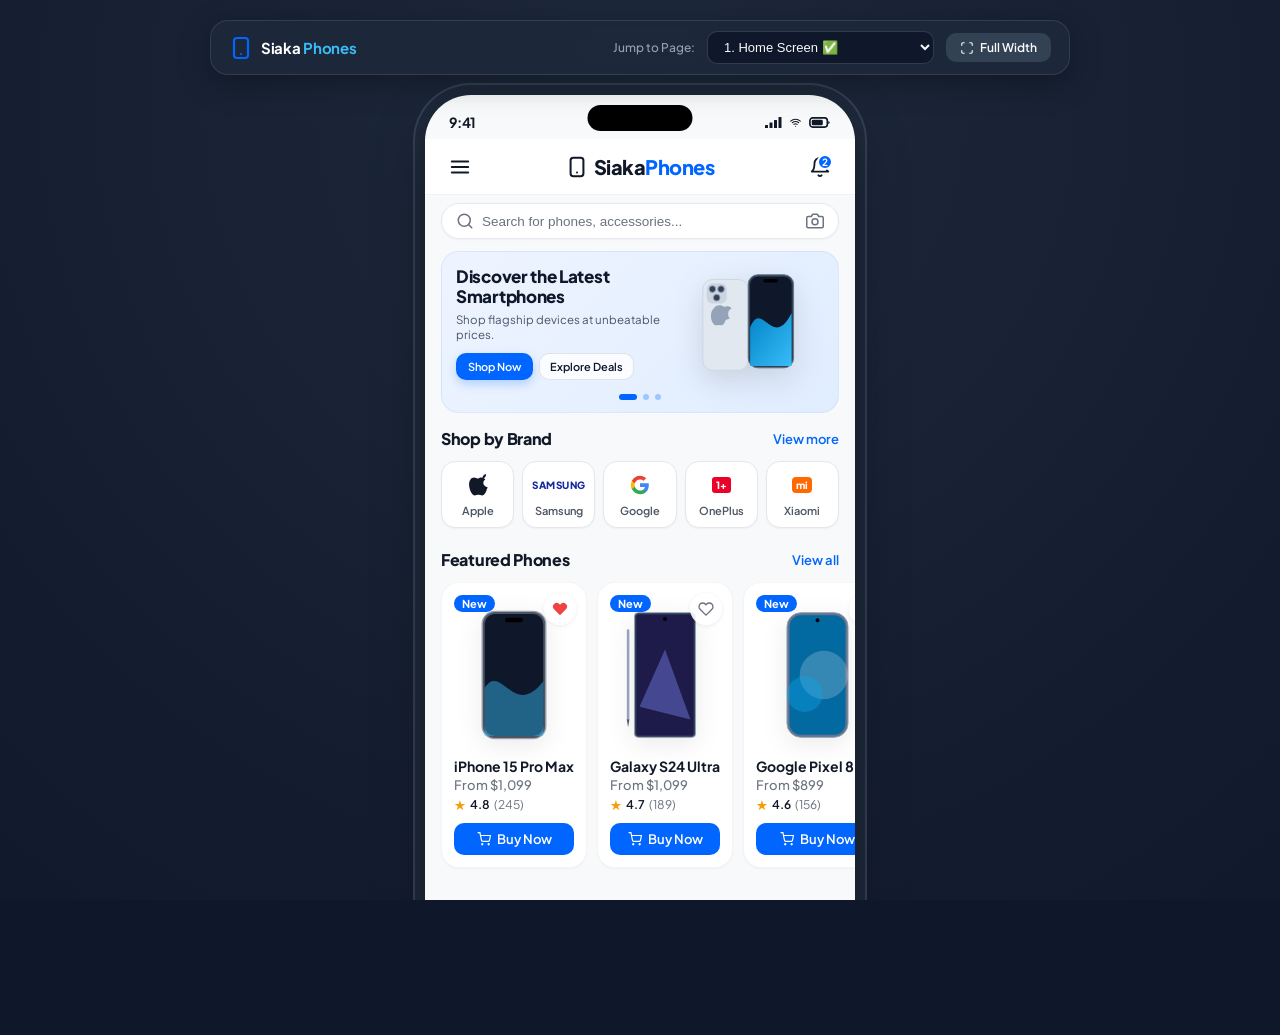
==== commit c68ebf9d: "feat: resize search bar & hero banner, add all-brands page with navigation - Reduce search bar heigh" ====
--- a/index.html
+++ b/index.html
@@ -166,7 +166,7 @@
           <!-- Shop by Brand (Matches Image 1) -->
           <div class="section-header-row">
             <h3>Shop by Brand</h3>
-            <button data-navigate="categories">View all</button>
+            <button data-navigate="all-brands">View more</button>
           </div>
           <div class="brand-strip-grid">
             <div class="brand-chip-card" data-navigate="search">
@@ -291,40 +291,247 @@
 
           </div>
 
-          <!-- Value Propositions Banner (Matches Image 1) -->
-          <div style="padding: 0 16px;">
-            <div class="value-props-banner">
-              <div class="value-prop-item">
-                <div class="value-prop-icon">
-                  <svg viewBox="0 0 24 24" width="22" height="22" fill="none" stroke="currentColor" stroke-width="1.8" stroke-linecap="round" stroke-linejoin="round"><rect x="1" y="3" width="15" height="13" rx="1"/><polygon points="16 8 20 8 23 11 23 16 16 16 16 8"/><circle cx="5.5" cy="18.5" r="2.5"/><circle cx="18.5" cy="18.5" r="2.5"/></svg>
-                </div>
-                <div class="value-prop-title">Free Shipping</div>
-                <div class="value-prop-desc">On orders over $50</div>
-              </div>
-              <div class="value-prop-item">
-                <div class="value-prop-icon">
-                  <svg viewBox="0 0 24 24" width="22" height="22" fill="none" stroke="currentColor" stroke-width="1.8" stroke-linecap="round" stroke-linejoin="round"><path d="M12 22s8-4 8-10V5l-8-3-8 3v7c0 6 8 10 8 10z"/><polyline points="9 12 11 14 15 10"/></svg>
-                </div>
-                <div class="value-prop-title">1 Year Warranty</div>
-                <div class="value-prop-desc">Official warranty</div>
-              </div>
-              <div class="value-prop-item">
-                <div class="value-prop-icon">
-                  <svg viewBox="0 0 24 24" width="22" height="22" fill="none" stroke="currentColor" stroke-width="1.8" stroke-linecap="round" stroke-linejoin="round"><polyline points="23 4 23 10 17 10"/><polyline points="1 20 1 14 7 14"/><path d="M3.51 9a9 9 0 0 1 14.85-3.36L23 10M1 14l4.64 4.36A9 9 0 0 0 20.49 15"/></svg>
-                </div>
-                <div class="value-prop-title">14-Day Returns</div>
-                <div class="value-prop-desc">Easy returns</div>
-              </div>
-              <div class="value-prop-item">
-                <div class="value-prop-icon">
-                  <svg viewBox="0 0 24 24" width="22" height="22" fill="none" stroke="currentColor" stroke-width="1.8" stroke-linecap="round" stroke-linejoin="round"><rect x="3" y="11" width="18" height="11" rx="2" ry="2"/><path d="M7 11V7a5 5 0 0 1 10 0v4"/></svg>
-                </div>
-                <div class="value-prop-title">Secure Payments</div>
-                <div class="value-prop-desc">100% safe & secure</div>
-              </div>
-            </div>
-          </div>
-
+        </section>
+
+        <!-- =================================================================
+             ALL BRANDS SCREEN
+             ================================================================= -->
+        <section id="page-all-brands" class="screen-page">
+          <header class="app-header">
+            <button class="icon-btn" data-navigate="home" aria-label="Back">
+              <svg viewBox="0 0 24 24" width="22" height="22" fill="none" stroke="currentColor" stroke-width="2" stroke-linecap="round" stroke-linejoin="round"><line x1="19" y1="12" x2="5" y2="12"/><polyline points="12 19 5 12 12 5"/></svg>
+            </button>
+            <div class="header-brand-logo">
+              <div>Shop by <span class="logo-accent">Brand</span></div>
+            </div>
+            <button class="icon-btn" data-navigate="search" aria-label="Search">
+              <svg viewBox="0 0 24 24" width="20" height="20" fill="none" stroke="currentColor" stroke-width="2" stroke-linecap="round" stroke-linejoin="round"><circle cx="11" cy="11" r="8"/><line x1="21" y1="21" x2="16.65" y2="16.65"/></svg>
+            </button>
+          </header>
+
+          <div style="padding: 12px 16px 6px;">
+            <div class="home-search-bar" style="margin: 0 0 12px 0;">
+              <svg viewBox="0 0 24 24" width="16" height="16" fill="none" stroke="currentColor" stroke-width="2" stroke-linecap="round" stroke-linejoin="round"><circle cx="11" cy="11" r="8"/><line x1="21" y1="21" x2="16.65" y2="16.65"/></svg>
+              <input type="text" id="brand-search-input" placeholder="Search brand (HP, Honor, Dell, Lenovo...)" oninput="(function(el){const q=el.value.toLowerCase();document.querySelectorAll('#all-brands-list .brand-chip-card').forEach(c=>{const b=(c.getAttribute('data-brand')||'').toLowerCase();c.style.display=(!q||b.includes(q))?'flex':'none';});})(this)">
+            </div>
+            <div style="display:flex; justify-content:space-between; align-items:center; margin-bottom: 8px;">
+              <span style="font-size:13px; font-weight:700; color:var(--text-main);">All Brands (30)</span>
+              <span style="font-size:11px; color:var(--text-muted);">Tap any brand to view products</span>
+            </div>
+          </div>
+
+          <div class="brand-strip-grid" id="all-brands-list" style="margin-bottom: 24px;">
+            <!-- 1. Apple -->
+            <div class="brand-chip-card" data-navigate="search" data-brand="Apple">
+              <div class="brand-chip-icon">
+                <svg viewBox="0 0 170 170" width="22" height="22" fill="currentColor"><path d="M150.37 130.25c-2.45 5.66-5.35 10.87-8.71 15.66-4.58 6.53-8.33 11.05-11.22 13.56-4.48 4.12-9.28 6.23-14.42 6.35-3.69 0-8.14-1.05-13.32-3.18-5.19-2.12-9.97-3.17-14.34-3.17-4.58 0-9.49 1.05-14.75 3.17-5.26 2.13-9.5 3.24-12.74 3.35-4.35.13-9.16-1.9-14.42-6.08-3.7-3.04-7.6-7.7-11.7-13.97-6.09-9.35-10.74-20.15-13.96-32.41-3.23-12.26-4.84-23.77-4.84-34.53 0-14.9 3.63-27.18 10.89-36.85 7.26-9.66 16.48-14.65 27.67-14.97 4.79 0 10.22 1.34 16.29 4.01 6.07 2.68 9.99 4.07 11.75 4.19 1.55-.12 5.58-1.57 12.1-4.35 6.52-2.78 12.15-4.01 16.89-3.69 12.63.87 22.75 5.76 30.36 14.66-10.89 6.64-16.22 15.67-15.98 27.09.24 8.92 3.64 16.38 10.2 22.38 6.56 6 14.38 9.4 23.47 10.21-2.07 6.32-4.57 12.63-7.51 18.94zM119.22 31.85c0-7.29 2.59-14.28 7.77-20.97C132.17 4.19 138.83.6 146.97 0c.22 1.09.33 2.07.33 2.94 0 7.39-2.77 14.6-8.31 21.64-5.54 7.03-12.44 10.96-20.7 10.79.11-1.19.93-3.52-.93-3.52z"/></svg>
+              </div>
+              <span class="brand-chip-label">Apple</span>
+            </div>
+            <!-- 2. Samsung -->
+            <div class="brand-chip-card" data-navigate="search" data-brand="Samsung">
+              <div class="brand-chip-icon">
+                <div style="font-weight:900; font-size:10px; letter-spacing:0.5px; color:#1428A0;">SAMSUNG</div>
+              </div>
+              <span class="brand-chip-label">Samsung</span>
+            </div>
+            <!-- 3. Google -->
+            <div class="brand-chip-card" data-navigate="search" data-brand="Google">
+              <div class="brand-chip-icon">
+                <svg viewBox="0 0 24 24" width="20" height="20"><path fill="#4285F4" d="M22.56 12.25c0-.78-.07-1.53-.2-2.25H12v4.26h5.92c-.26 1.37-1.04 2.53-2.21 3.31v2.77h3.57c2.08-1.92 3.28-4.74 3.28-8.09z"/><path fill="#34A853" d="M12 23c2.97 0 5.46-.98 7.28-2.66l-3.57-2.77c-.98.66-2.23 1.06-3.71 1.06-2.86 0-5.29-1.93-6.16-4.53H2.18v2.84C3.99 20.53 7.7 23 12 23z"/><path fill="#FBBC05" d="M5.84 14.09c-.22-.66-.35-1.36-.35-2.09s.13-1.43.35-2.09V7.06H2.18C1.43 8.55 1 10.22 1 12s.43 3.45 1.18 4.94l2.85-2.22.81-.63z"/><path fill="#EA4335" d="M12 5.38c1.62 0 3.06.56 4.21 1.64l3.15-3.15C17.45 2.09 14.97 1 12 1 7.7 1 3.99 3.47 2.18 7.06l3.66 2.84c.87-2.6 3.3-4.52 6.16-4.52z"/></svg>
+              </div>
+              <span class="brand-chip-label">Google</span>
+            </div>
+            <!-- 4. OnePlus -->
+            <div class="brand-chip-card" data-navigate="search" data-brand="OnePlus">
+              <div class="brand-chip-icon">
+                <div style="background:#EB0029; color:#FFF; font-weight:800; font-size:10px; padding:2px 4px; border-radius:3px;">1+</div>
+              </div>
+              <span class="brand-chip-label">OnePlus</span>
+            </div>
+            <!-- 5. Xiaomi -->
+            <div class="brand-chip-card" data-navigate="search" data-brand="Xiaomi">
+              <div class="brand-chip-icon">
+                <div style="background:#FF6900; color:#FFF; font-weight:800; font-size:10px; padding:2px 4px; border-radius:4px;">mi</div>
+              </div>
+              <span class="brand-chip-label">Xiaomi</span>
+            </div>
+            <!-- 6. Honor -->
+            <div class="brand-chip-card" data-navigate="search" data-brand="Honor">
+              <div class="brand-chip-icon">
+                <div style="font-weight:900; font-size:10px; letter-spacing:0.5px; color:#0F172A;">HONOR</div>
+              </div>
+              <span class="brand-chip-label">Honor</span>
+            </div>
+            <!-- 7. HP -->
+            <div class="brand-chip-card" data-navigate="search" data-brand="HP">
+              <div class="brand-chip-icon">
+                <div style="font-weight:900; font-size:13px; font-style:italic; color:#0096D6;">hp</div>
+              </div>
+              <span class="brand-chip-label">HP</span>
+            </div>
+            <!-- 8. Dell -->
+            <div class="brand-chip-card" data-navigate="search" data-brand="Dell">
+              <div class="brand-chip-icon">
+                <div style="font-weight:900; font-size:11px; letter-spacing:0.5px; color:#0076CE;">DELL</div>
+              </div>
+              <span class="brand-chip-label">Dell</span>
+            </div>
+            <!-- 9. Lenovo -->
+            <div class="brand-chip-card" data-navigate="search" data-brand="Lenovo">
+              <div class="brand-chip-icon">
+                <div style="background:#E2231A; color:#FFF; font-weight:800; font-size:9px; padding:2px 3px; border-radius:2px;">LENOVO</div>
+              </div>
+              <span class="brand-chip-label">Lenovo</span>
+            </div>
+            <!-- 10. Asus -->
+            <div class="brand-chip-card" data-navigate="search" data-brand="Asus">
+              <div class="brand-chip-icon">
+                <div style="font-weight:900; font-size:10px; letter-spacing:0.5px; color:#00539B;">ASUS</div>
+              </div>
+              <span class="brand-chip-label">Asus</span>
+            </div>
+            <!-- 11. Sony -->
+            <div class="brand-chip-card" data-navigate="search" data-brand="Sony">
+              <div class="brand-chip-icon">
+                <div style="font-weight:900; font-size:10px; letter-spacing:0.5px; color:#000000;">SONY</div>
+              </div>
+              <span class="brand-chip-label">Sony</span>
+            </div>
+            <!-- 12. Huawei -->
+            <div class="brand-chip-card" data-navigate="search" data-brand="Huawei">
+              <div class="brand-chip-icon">
+                <div style="font-weight:900; font-size:9px; color:#CF0A2C;">HUAWEI</div>
+              </div>
+              <span class="brand-chip-label">Huawei</span>
+            </div>
+            <!-- 13. Oppo -->
+            <div class="brand-chip-card" data-navigate="search" data-brand="Oppo">
+              <div class="brand-chip-icon">
+                <div style="font-weight:900; font-size:11px; color:#00875A;">oppo</div>
+              </div>
+              <span class="brand-chip-label">Oppo</span>
+            </div>
+            <!-- 14. Vivo -->
+            <div class="brand-chip-card" data-navigate="search" data-brand="Vivo">
+              <div class="brand-chip-icon">
+                <div style="font-weight:900; font-size:11px; color:#415FFF;">vivo</div>
+              </div>
+              <span class="brand-chip-label">Vivo</span>
+            </div>
+            <!-- 15. Realme -->
+            <div class="brand-chip-card" data-navigate="search" data-brand="Realme">
+              <div class="brand-chip-icon">
+                <div style="background:#FFC915; color:#000; font-weight:800; font-size:9px; padding:2px 3px; border-radius:2px;">realme</div>
+              </div>
+              <span class="brand-chip-label">Realme</span>
+            </div>
+            <!-- 16. Motorola -->
+            <div class="brand-chip-card" data-navigate="search" data-brand="Motorola">
+              <div class="brand-chip-icon">
+                <div style="font-weight:900; font-size:13px; color:#00142E;">M</div>
+              </div>
+              <span class="brand-chip-label">Motorola</span>
+            </div>
+            <!-- 17. Nothing -->
+            <div class="brand-chip-card" data-navigate="search" data-brand="Nothing">
+              <div class="brand-chip-icon">
+                <div style="font-weight:900; font-size:11px; letter-spacing:-0.5px; color:#000000;">( )</div>
+              </div>
+              <span class="brand-chip-label">Nothing</span>
+            </div>
+            <!-- 18. Infinix -->
+            <div class="brand-chip-card" data-navigate="search" data-brand="Infinix">
+              <div class="brand-chip-icon">
+                <div style="font-weight:900; font-size:10px; color:#000000;">Infinix</div>
+              </div>
+              <span class="brand-chip-label">Infinix</span>
+            </div>
+            <!-- 19. Tecno -->
+            <div class="brand-chip-card" data-navigate="search" data-brand="Tecno">
+              <div class="brand-chip-icon">
+                <div style="font-weight:900; font-size:10px; color:#0055A5;">TECNO</div>
+              </div>
+              <span class="brand-chip-label">Tecno</span>
+            </div>
+            <!-- 20. Nokia -->
+            <div class="brand-chip-card" data-navigate="search" data-brand="Nokia">
+              <div class="brand-chip-icon">
+                <div style="font-weight:900; font-size:10px; color:#124191;">NOKIA</div>
+              </div>
+              <span class="brand-chip-label">Nokia</span>
+            </div>
+            <!-- 21. Microsoft -->
+            <div class="brand-chip-card" data-navigate="search" data-brand="Microsoft">
+              <div class="brand-chip-icon">
+                <svg viewBox="0 0 24 24" width="18" height="18" fill="none"><rect x="3" y="3" width="8" height="8" fill="#F25022"/><rect x="13" y="3" width="8" height="8" fill="#7FBA00"/><rect x="3" y="13" width="8" height="8" fill="#00A4EF"/><rect x="13" y="13" width="8" height="8" fill="#FFB900"/></svg>
+              </div>
+              <span class="brand-chip-label">Microsoft</span>
+            </div>
+            <!-- 22. Acer -->
+            <div class="brand-chip-card" data-navigate="search" data-brand="Acer">
+              <div class="brand-chip-icon">
+                <div style="font-weight:900; font-size:11px; color:#83B81A;">acer</div>
+              </div>
+              <span class="brand-chip-label">Acer</span>
+            </div>
+            <!-- 23. Razer -->
+            <div class="brand-chip-card" data-navigate="search" data-brand="Razer">
+              <div class="brand-chip-icon">
+                <div style="font-weight:900; font-size:10px; color:#00FF00; background:#000; padding:2px 3px; border-radius:2px;">RAZER</div>
+              </div>
+              <span class="brand-chip-label">Razer</span>
+            </div>
+            <!-- 24. LG -->
+            <div class="brand-chip-card" data-navigate="search" data-brand="LG">
+              <div class="brand-chip-icon">
+                <div style="font-weight:900; font-size:12px; color:#A50034;">LG</div>
+              </div>
+              <span class="brand-chip-label">LG</span>
+            </div>
+            <!-- 25. TCL -->
+            <div class="brand-chip-card" data-navigate="search" data-brand="TCL">
+              <div class="brand-chip-icon">
+                <div style="font-weight:900; font-size:11px; color:#E31B23;">TCL</div>
+              </div>
+              <span class="brand-chip-label">TCL</span>
+            </div>
+            <!-- 26. Poco -->
+            <div class="brand-chip-card" data-navigate="search" data-brand="Poco">
+              <div class="brand-chip-icon">
+                <div style="background:#FFDE00; color:#000; font-weight:900; font-size:9px; padding:2px 3px; border-radius:2px;">POCO</div>
+              </div>
+              <span class="brand-chip-label">Poco</span>
+            </div>
+            <!-- 27. ZTE -->
+            <div class="brand-chip-card" data-navigate="search" data-brand="ZTE">
+              <div class="brand-chip-icon">
+                <div style="font-weight:900; font-size:11px; color:#005BAC;">ZTE</div>
+              </div>
+              <span class="brand-chip-label">ZTE</span>
+            </div>
+            <!-- 28. HTC -->
+            <div class="brand-chip-card" data-navigate="search" data-brand="HTC">
+              <div class="brand-chip-icon">
+                <div style="font-weight:900; font-size:11px; color:#85B800;">htc</div>
+              </div>
+              <span class="brand-chip-label">HTC</span>
+            </div>
+            <!-- 29. BlackBerry -->
+            <div class="brand-chip-card" data-navigate="search" data-brand="BlackBerry">
+              <div class="brand-chip-icon">
+                <div style="font-weight:900; font-size:11px; color:#000;">BB</div>
+              </div>
+              <span class="brand-chip-label">BlackBerry</span>
+            </div>
+            <!-- 30. Alienware -->
+            <div class="brand-chip-card" data-navigate="search" data-brand="Alienware">
+              <div class="brand-chip-icon">
+                <svg viewBox="0 0 24 24" width="18" height="18" fill="none" stroke="currentColor" stroke-width="2"><path d="M12 2a8 8 0 0 0-8 8c0 5 4 10 8 12 4-2 8-7 8-12a8 8 0 0 0-8-8z"/><circle cx="9" cy="9" r="1.5"/><circle cx="15" cy="9" r="1.5"/></svg>
+              </div>
+              <span class="brand-chip-label">Alienware</span>
+            </div>
+          </div>
         </section>
 
         <!-- =================================================================
--- a/css/pages.css
+++ b/css/pages.css
@@ -259,9 +259,9 @@
   background: var(--bg-card);
   border: 1px solid var(--border-color);
   border-radius: var(--radius-full);
-  padding: 10px 16px;
-  margin: 12px 16px;
-  gap: 10px;
+  padding: 8px 14px;
+  margin: 8px 16px 12px;
+  gap: 8px;
   box-shadow: var(--shadow-sm);
   cursor: pointer;
 }
@@ -275,7 +275,7 @@
   flex: 1;
   border: none;
   outline: none;
-  font-size: 14px;
+  font-size: 13.5px;
   background: transparent;
   color: var(--text-main);
 }
@@ -286,10 +286,10 @@
 
 /* Hero Banner (Matches Image 1) */
 .hero-promo-card {
-  margin: 0 16px 20px;
+  margin: 0 16px 16px;
   background: linear-gradient(135deg, #EEF4FF 0%, #E0EDFF 100%);
-  border-radius: var(--radius-xl);
-  padding: 20px 16px 16px;
+  border-radius: var(--radius-lg);
+  padding: 14px 14px 12px;
   position: relative;
   overflow: hidden;
   border: 1px solid rgba(0, 102, 255, 0.08);
@@ -308,32 +308,32 @@
 }
 
 .hero-text-col h2 {
-  font-size: 20px;
+  font-size: 17px;
   font-weight: 800;
   color: #0F172A;
-  line-height: 1.25;
-  margin-bottom: 8px;
-  letter-spacing: -0.4px;
+  line-height: 1.2;
+  margin-bottom: 5px;
+  letter-spacing: -0.3px;
 }
 
 .hero-text-col p {
-  font-size: 12px;
+  font-size: 11.5px;
   color: #475569;
-  line-height: 1.4;
-  margin-bottom: 14px;
+  line-height: 1.35;
+  margin-bottom: 10px;
 }
 
 .hero-buttons-row {
   display: flex;
-  gap: 8px;
+  gap: 6px;
 }
 
 .hero-btn-primary {
   background: var(--primary);
   color: #FFFFFF;
-  font-size: 12px;
-  font-weight: 600;
-  padding: 8px 14px;
+  font-size: 11px;
+  font-weight: 600;
+  padding: 6px 12px;
   border-radius: var(--radius-sm);
   box-shadow: 0 4px 10px rgba(0, 102, 255, 0.25);
   transition: all 0.15s ease;
@@ -343,15 +343,15 @@
   background: rgba(255, 255, 255, 0.8);
   color: #0F172A;
   border: 1px solid rgba(0, 0, 0, 0.1);
-  font-size: 12px;
-  font-weight: 600;
-  padding: 8px 12px;
+  font-size: 11px;
+  font-weight: 600;
+  padding: 6px 10px;
   border-radius: var(--radius-sm);
 }
 
 .hero-image-col {
-  width: 42%;
-  height: 130px;
+  width: 40%;
+  height: 105px;
   display: flex;
   align-items: center;
   justify-content: center;
